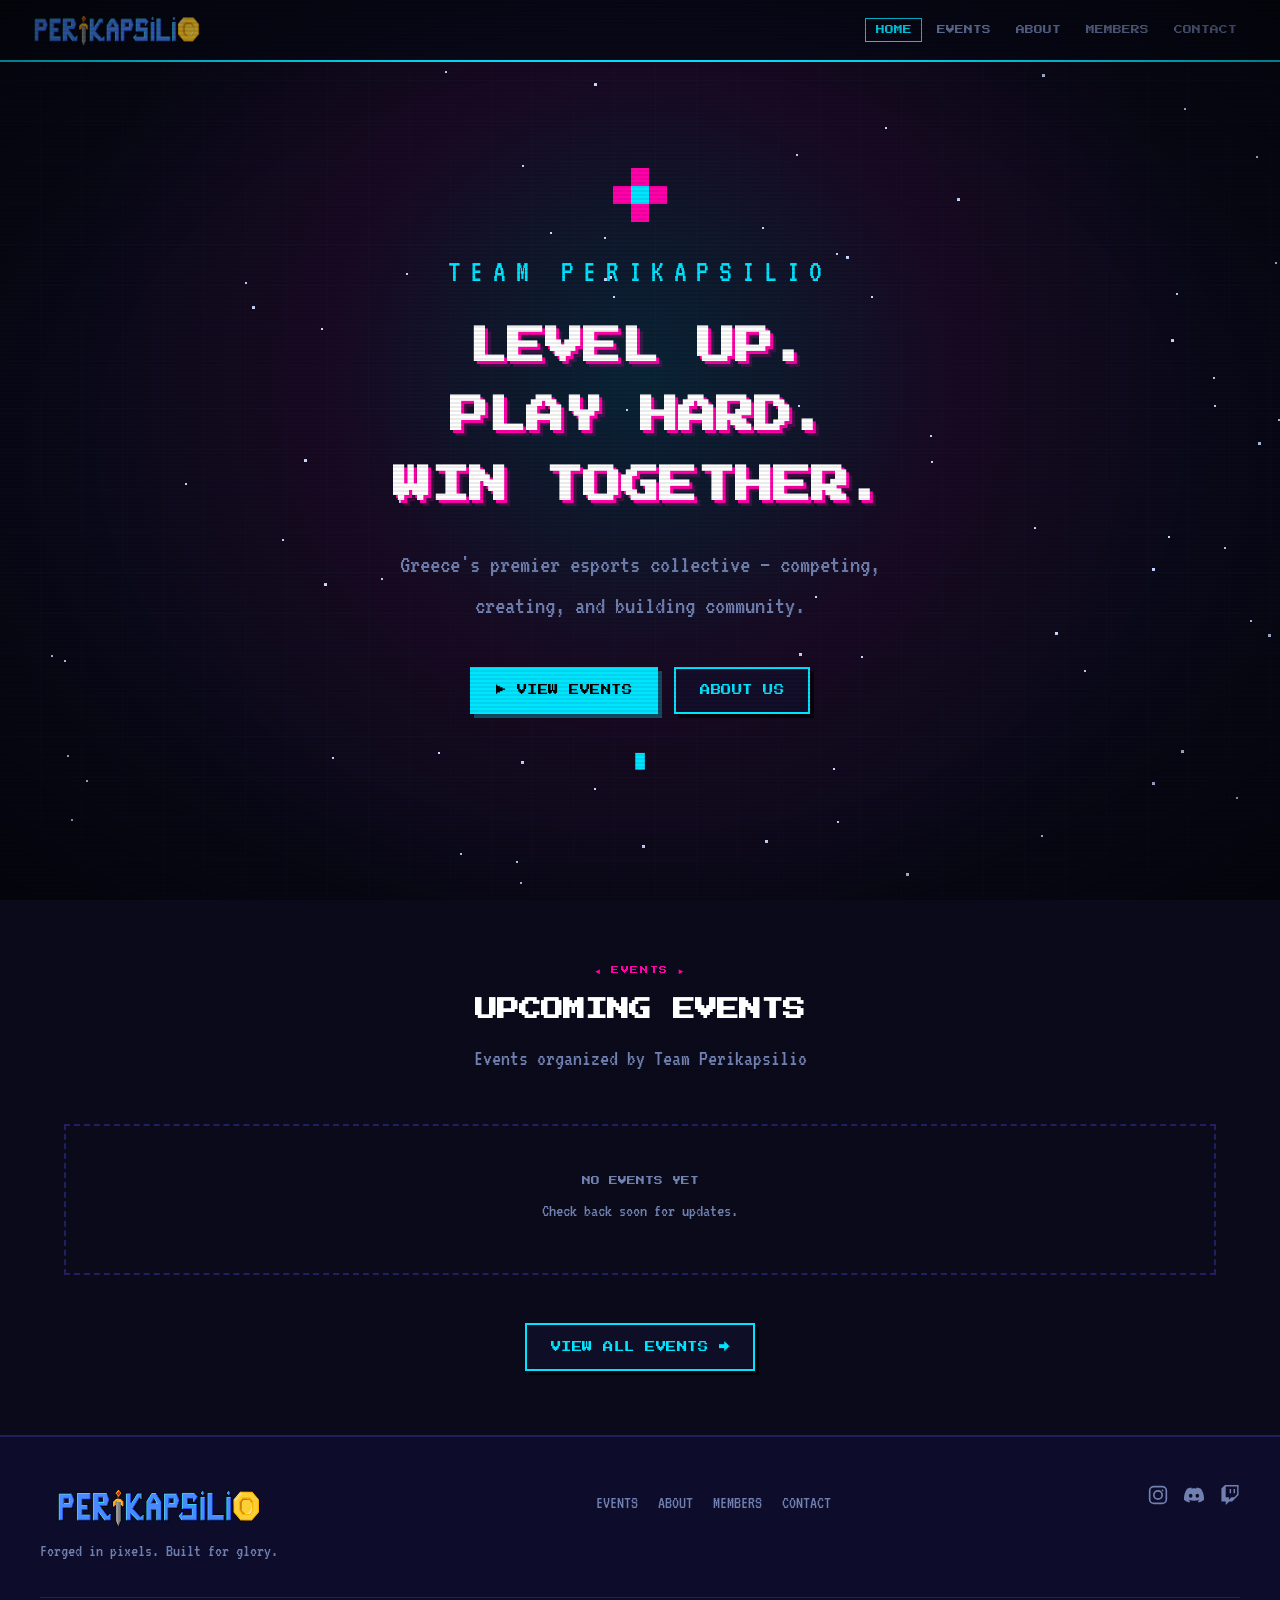
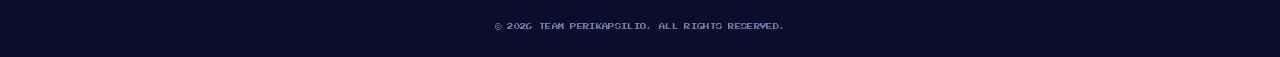
==== index.html @ 89e25390 "Remove Tournaments and News links and Coming Soon pages on events-only branch" ====
<!DOCTYPE html>
<html lang="en">
<head>
<meta charset="UTF-8">
<meta name="viewport" content="width=device-width, initial-scale=1.0">
<title>Team Perikapsilio</title>
<link rel="icon" type="image/jpeg" href="Assets/favicon.jpg">
<link rel="stylesheet" href="style.css">
<link href="https://fonts.googleapis.com/css2?family=Press+Start+2P&family=VT323:wght@400&display=swap" rel="stylesheet">
</head>
<body>

<!-- CRT overlay -->
<div class="crt-overlay" aria-hidden="true"></div>
<div class="scanlines" aria-hidden="true"></div>

<!-- NAVBAR -->
<nav class="navbar">
  <a href="./" class="nav-logo">
    <img src="Assets/logo.png" alt="Team Perikapsilio" class="nav-logo-img">
  </a>
  <button class="hamburger" id="hamburger" aria-label="Toggle menu" aria-expanded="false">
    <span></span><span></span><span></span>
  </button>
  <ul class="nav-links" id="nav-links">
    <li><a href="./" class="nav-link active">HOME</a></li>
    <li><a href="events/" class="nav-link">EVENTS</a></li>
    <li><a href="about/" class="nav-link">ABOUT</a></li>
    <li><a href="members/" class="nav-link">MEMBERS</a></li>
    <li><a href="contact/" class="nav-link">CONTACT</a></li>
  </ul>
</nav>

<!-- HERO -->
<header class="hero">
  <div class="hero-inner">
    <div class="pixel-logo" aria-hidden="true">
      <div class="logo-block">
        <div class="lb lb1"></div><div class="lb lb2"></div><div class="lb lb3"></div>
        <div class="lb lb4"></div><div class="lb lb5"></div><div class="lb lb6"></div>
        <div class="lb lb7"></div><div class="lb lb8"></div><div class="lb lb9"></div>
      </div>
    </div>
    <p class="hero-sub vt">TEAM PERIKAPSILIO</p>
    <h1 class="hero-title press">LEVEL UP.<br>PLAY HARD.<br>WIN TOGETHER.</h1>
    <p class="hero-desc vt">Greece's premier esports collective — competing, creating, and building community.</p>
    <div class="hero-btns">
      <a href="events/" class="btn btn-primary press">▶ VIEW EVENTS</a>
      <a href="about/" class="btn btn-ghost press">ABOUT US</a>
    </div>
    <div class="blink-cursor" aria-hidden="true">█</div>
  </div>
  <div class="hero-stars" aria-hidden="true" id="hero-stars"></div>
</header>

<!-- FEATURED SECTIONS -->
<main>

  <!-- EVENTS PREVIEW -->
  <section class="section" id="events-preview">
    <div class="section-header">
      <span class="section-tag press">◄ EVENTS ►</span>
      <h2 class="section-title press">UPCOMING EVENTS</h2>
      <p class="section-sub vt">Events organized by Team Perikapsilio</p>
    </div>
    <div class="cards-grid" id="home-events">
      <div class="card-loading press">LOADING...</div>
    </div>
    <div class="section-footer">
      <a href="events/" class="btn btn-ghost press">VIEW ALL EVENTS →</a>
    </div>
  </section>

</main>

<!-- FOOTER -->
<footer class="footer">
  <div class="footer-inner">
    <div class="footer-brand">
      <img src="Assets/logo.png" alt="Team Perikapsilio" class="footer-logo-img">
      <p class="vt footer-tagline">Forged in pixels. Built for glory.</p>
    </div>
    <nav class="footer-nav" aria-label="Footer navigation">
      <a href="events" class="footer-link vt">EVENTS</a>
      <a href="about" class="footer-link vt">ABOUT</a>
      <a href="members" class="footer-link vt">MEMBERS</a>
      <a href="contact" class="footer-link vt">CONTACT</a>
    </nav>
    <div class="footer-social">
      <a href="https://www.instagram.com/perikapsilio_official/" target="_blank" rel="noopener noreferrer" class="social-link" aria-label="Instagram" title="Instagram">
        <svg width="20" height="20" viewBox="0 0 24 24" fill="none" stroke="currentColor" stroke-width="2" stroke-linecap="square"><rect x="2" y="2" width="20" height="20" rx="5"/><circle cx="12" cy="12" r="5"/><circle cx="17.5" cy="6.5" r="1" fill="currentColor" stroke="none"/></svg>
      </a>
      <a href="https://discord.gg/UD5YmCtFUv" target="_blank" rel="noopener noreferrer" class="social-link" aria-label="Discord" title="Discord">
        <svg width="20" height="20" viewBox="0 0 24 24" fill="currentColor"><path d="M20.317 4.37a19.79 19.79 0 0 0-4.885-1.515.074.074 0 0 0-.079.037c-.21.375-.444.864-.608 1.25a18.27 18.27 0 0 0-5.487 0 12.64 12.64 0 0 0-.617-1.25.077.077 0 0 0-.079-.037A19.736 19.736 0 0 0 3.677 4.37a.07.07 0 0 0-.032.027C.533 9.046-.32 13.58.099 18.057c.002.022.015.043.033.055a19.9 19.9 0 0 0 5.993 3.03.078.078 0 0 0 .084-.028c.462-.63.874-1.295 1.226-1.994a.076.076 0 0 0-.041-.106 13.107 13.107 0 0 1-1.872-.892.077.077 0 0 1-.008-.128 10.2 10.2 0 0 0 .372-.292.074.074 0 0 1 .077-.01c3.928 1.793 8.18 1.793 12.062 0a.074.074 0 0 1 .078.01c.12.098.246.198.373.292a.077.077 0 0 1-.006.127 12.299 12.299 0 0 1-1.873.892.077.077 0 0 0-.041.107c.36.698.772 1.362 1.225 1.993a.076.076 0 0 0 .084.028 19.839 19.839 0 0 0 6.002-3.03.077.077 0 0 0 .032-.054c.5-5.177-.838-9.674-3.549-13.66a.061.061 0 0 0-.031-.03zM8.02 15.33c-1.183 0-2.157-1.085-2.157-2.419 0-1.333.956-2.419 2.157-2.419 1.21 0 2.176 1.096 2.157 2.42 0 1.333-.956 2.418-2.157 2.418zm7.975 0c-1.183 0-2.157-1.085-2.157-2.419 0-1.333.955-2.419 2.157-2.419 1.21 0 2.176 1.096 2.157 2.42 0 1.333-.946 2.418-2.157 2.418z"/></svg>
      </a>
      <a href="https://twitch.tv/teamperikapsilio" target="_blank" rel="noopener noreferrer" class="social-link" aria-label="Twitch" title="Twitch">
        <svg width="20" height="20" viewBox="0 0 24 24" fill="currentColor"><path d="M11.571 4.714h1.715v5.143H11.57zm4.715 0H18v5.143h-1.714zM6 0L1.714 4.286v15.428h5.143V24l4.286-4.286h3.428L22.286 12V0zm14.571 11.143l-3.428 3.428h-3.429l-3 3v-3H6.857V1.714h13.714Z"/></svg>
      </a>
    </div>
    <div class="footer-bottom press">
      <span>© 2026 TEAM PERIKAPSILIO. ALL RIGHTS RESERVED.</span>
    </div>
  </div>
</footer>

<script src="api.js"></script>
<script src="main.js"></script>
</body>
</html>
---- style.css ----
/* =============================================
   TEAM PERIKAPSILIO — 8-BIT RETRO STYLESHEET
   ============================================= */

@import url('https://fonts.googleapis.com/css2?family=Press+Start+2P&family=VT323&display=swap');

/* ── CSS VARIABLES ── */
:root {
  --bg:           #0a0a1a;
  --bg-alt:       #0d0d2b;
  --bg-card:      #111130;
  --bg-card-h:    #161650;
  --accent:       #00e5ff;
  --accent2:      #ff00aa;
  --accent3:      #ffe600;
  --text:         #c8d8ff;
  --text-dim:     #7080b0;
  --text-bright:  #ffffff;
  --border:       #1e2060;
  --border-h:     #00e5ff;
  --pixel:        3px;
  --grid-gap:     1.5rem;
  --section-pad:  4rem 1.5rem;
}

/* ── RESET ── */
*, *::before, *::after { box-sizing: border-box; margin: 0; padding: 0; }
html { scroll-behavior: smooth; }
::selection { background: var(--accent); color: #000; }
::-webkit-scrollbar { width: 8px; }
::-webkit-scrollbar-track { background: var(--bg); }
::-webkit-scrollbar-thumb { background: var(--border); border: 1px solid var(--accent); }
::-webkit-scrollbar-thumb:hover { background: var(--accent); }
body {
  min-height: 100vh;
  display: flex;
  flex-direction: column;
  background: var(--bg);
  color: var(--text);
  font-family: 'VT323', monospace;
  font-size: 18px;
  line-height: 1.6;
  overflow-x: hidden;
  position: relative;
}
main { flex: 1; width: 100%; }
a { color: inherit; text-decoration: none; }
img { max-width: 100%; display: block; }
ul { list-style: none; }

/* ── FONTS ── */
.press { font-family: 'Press Start 2P', monospace; }
.vt    { font-family: 'VT323', monospace; }

/* ── CRT EFFECTS ── */
.crt-overlay {
  pointer-events: none;
  position: fixed;
  inset: 0;
  z-index: 9998;
  background: radial-gradient(ellipse at center, transparent 60%, rgba(0,0,0,0.55) 100%);
}
.scanlines {
  pointer-events: none;
  position: fixed;
  inset: 0;
  z-index: 9997;
  background: repeating-linear-gradient(
    to bottom,
    transparent 0px,
    transparent 2px,
    rgba(0,0,0,0.08) 2px,
    rgba(0,0,0,0.08) 4px
  );
}

/* ── PIXEL BORDER MIXIN ── */
.pixel-border {
  border: var(--pixel) solid var(--border);
  image-rendering: pixelated;
  position: relative;
}
.pixel-border::before {
  content: '';
  position: absolute;
  inset: -6px;
  border: var(--pixel) solid rgba(0, 229, 255, 0.08);
  pointer-events: none;
}

/* ── NAVBAR ── */
.navbar {
  position: fixed;
  top: 0;
  left: 0;
  right: 0;
  z-index: 1000;
  background: rgba(10, 10, 26, 0.96);
  border-bottom: 2px solid var(--accent);
  display: flex;
  align-items: center;
  justify-content: space-between;
  padding: 0.75rem 2rem;
  backdrop-filter: blur(8px);
}
.nav-logo {
  font-family: 'Press Start 2P', monospace;
  font-size: clamp(0.55rem, 1.5vw, 0.9rem);
  color: var(--accent);
  letter-spacing: 0.05em;
  white-space: nowrap;
  display: inline-flex;
  align-items: center;
}
.nav-logo-img {
  height: 36px;
  width: auto;
  display: block;
  object-fit: contain;
  transition: transform 0.15s, filter 0.15s;
}
.nav-logo:hover .nav-logo-img {
  transform: scale(1.04);
  filter: drop-shadow(0 0 8px rgba(0, 229, 255, 0.45));
}
.pixel-bracket { color: var(--accent2); }
.nav-links {
  display: flex;
  align-items: center;
  gap: 0.25rem;
  flex-wrap: wrap;
}
.nav-link {
  font-family: 'Press Start 2P', monospace;
  font-size: clamp(0.4rem, 1vw, 0.55rem);
  color: var(--text-dim);
  padding: 0.4rem 0.6rem;
  border: 1px solid transparent;
  transition: color 0.15s, border-color 0.15s;
  white-space: nowrap;
}
.nav-link:hover,
.nav-link.active {
  color: var(--accent);
  border-color: var(--accent);
}
.hamburger {
  display: none;
  flex-direction: column;
  gap: 5px;
  background: none;
  border: none;
  cursor: pointer;
  padding: 4px;
}
.hamburger span {
  display: block;
  width: 22px;
  height: 2px;
  background: var(--accent);
  transition: transform 0.2s;
}
.hamburger.open span:nth-child(1) { transform: rotate(45deg) translate(5px, 5px); }
.hamburger.open span:nth-child(2) { opacity: 0; }
.hamburger.open span:nth-child(3) { transform: rotate(-45deg) translate(5px, -5px); }

/* ── HERO ── */
.hero {
  min-height: 100vh;
  display: flex;
  align-items: center;
  justify-content: center;
  text-align: center;
  padding: 6.5rem 1.5rem 4rem;
  position: relative;
  overflow: hidden;
  background:
    radial-gradient(circle at 50% 42%, rgba(0, 229, 255, 0.12) 0%, rgba(255, 0, 170, 0.06) 38%, transparent 70%),
    var(--bg);
}
.hero::before {
  content: '';
  position: absolute;
  left: -10%;
  right: -10%;
  bottom: -25%;
  height: 55%;
  background:
    repeating-linear-gradient(0deg, transparent, transparent 38px, rgba(0,229,255,0.12) 38px, rgba(0,229,255,0.12) 40px),
    repeating-linear-gradient(90deg, transparent, transparent 38px, rgba(255,0,170,0.09) 38px, rgba(255,0,170,0.09) 40px);
  transform: perspective(420px) rotateX(62deg);
  transform-origin: bottom center;
  mask-image: linear-gradient(to top, rgba(0,0,0,0.85) 0%, transparent 90%);
  -webkit-mask-image: linear-gradient(to top, rgba(0,0,0,0.85) 0%, transparent 90%);
  pointer-events: none;
  z-index: 0;
}
.hero::after {
  content: '';
  position: absolute;
  inset: 0;
  background:
    repeating-linear-gradient(0deg, transparent, transparent 40px, rgba(0,229,255,0.015) 40px, rgba(0,229,255,0.015) 41px),
    repeating-linear-gradient(90deg, transparent, transparent 40px, rgba(0,229,255,0.015) 40px, rgba(0,229,255,0.015) 41px);
  pointer-events: none;
}
.hero-inner { position: relative; z-index: 2; max-width: 820px; }
.hero-badge {
  display: inline-block;
  font-family: 'Press Start 2P', monospace;
  font-size: 0.45rem;
  color: var(--accent3);
  border: 1px solid var(--accent3);
  background: rgba(255, 230, 0, 0.08);
  padding: 0.45rem 0.9rem;
  margin-bottom: 1.5rem;
  letter-spacing: 0.15em;
  box-shadow: 3px 3px 0 rgba(255, 230, 0, 0.25);
}
.hero-stars {
  position: absolute;
  inset: 0;
  z-index: 1;
  pointer-events: none;
}
.star {
  position: absolute;
  background: var(--text);
  animation: twinkle var(--dur, 2s) infinite var(--delay, 0s);
}
@keyframes twinkle {
  0%, 100% { opacity: 0.1; }
  50% { opacity: 0.9; }
}

/* pixel logo decorative grid */
.pixel-logo {
  margin: 0 auto 1.5rem;
  width: 54px;
  animation: floatPixel 3.2s ease-in-out infinite;
}
@keyframes floatPixel {
  0%, 100% { transform: translateY(0); }
  50% { transform: translateY(-6px); }
}
.logo-block { display: grid; grid-template-columns: repeat(3,18px); gap: 0; }
.lb { width: 18px; height: 18px; }
.lb1,.lb3,.lb7,.lb9 { background: transparent; }
.lb2,.lb4,.lb6,.lb8 { background: var(--accent2); }
.lb5 { background: var(--accent); }

.hero-sub {
  font-size: clamp(1.4rem, 4vw, 2rem);
  color: var(--accent);
  letter-spacing: 0.3em;
  margin-bottom: 1rem;
}
.hero-title {
  font-size: clamp(1.2rem, 4vw, 2.4rem);
  color: var(--text-bright);
  line-height: 1.8;
  margin-bottom: 1.5rem;
  text-shadow: 3px 3px 0 var(--accent2), 6px 6px 0 rgba(255,0,170,0.2);
}
.hero-desc {
  font-size: clamp(1.2rem, 2.5vw, 1.6rem);
  color: var(--text-dim);
  margin-bottom: 2.5rem;
  max-width: 520px;
  margin-left: auto;
  margin-right: auto;
}
.hero-btns { display: flex; gap: 1rem; justify-content: center; flex-wrap: wrap; margin-bottom: 2rem; }
.blink-cursor {
  font-family: 'Press Start 2P', monospace;
  color: var(--accent);
  animation: blink 1s step-end infinite;
  font-size: 1rem;
}
@keyframes blink { 0%,100% { opacity: 1; } 50% { opacity: 0; } }

/* ── BUTTONS ── */
.btn {
  display: inline-block;
  font-size: clamp(0.45rem, 1.2vw, 0.65rem);
  padding: 0.85rem 1.5rem;
  border: 2px solid;
  cursor: pointer;
  transition: background 0.15s, color 0.15s, transform 0.12s, box-shadow 0.15s;
  white-space: nowrap;
  letter-spacing: 0.05em;
  box-shadow: 4px 4px 0 rgba(0, 0, 0, 0.65);
}
.btn:hover { transform: translate(-1px, -2px); }
.btn:active { transform: translate(2px, 2px); box-shadow: 1px 1px 0 rgba(0, 0, 0, 0.65); }
.btn-primary {
  background: var(--accent);
  color: #000;
  border-color: var(--accent);
  box-shadow: 4px 4px 0 rgba(0, 229, 255, 0.3);
}
.btn-primary:hover {
  background: transparent;
  color: var(--accent);
  box-shadow: 4px 4px 0 var(--accent);
}
.btn-ghost {
  background: rgba(17, 17, 48, 0.6);
  color: var(--accent);
  border-color: var(--accent);
}
.btn-ghost:hover {
  background: var(--accent);
  color: #000;
  box-shadow: 4px 4px 0 rgba(0, 229, 255, 0.35);
}
.btn-accent2 {
  background: var(--accent2);
  color: #fff;
  border-color: var(--accent2);
}
.btn-accent2:hover {
  background: transparent;
  color: var(--accent2);
}

/* ── SECTIONS ── */
.section {
  padding: var(--section-pad);
  max-width: 1200px;
  margin: 0 auto;
}
.section-alt {
  background: var(--bg-alt);
  max-width: 100%;
  padding: var(--section-pad);
}
.section-alt .section { padding: 0; max-width: 1200px; margin: 0 auto; }
.section-alt > .cards-grid,
.section-alt > .news-grid,
.section-alt > .section-header,
.section-alt > .section-footer {
  max-width: 1200px;
  margin-left: auto;
  margin-right: auto;
}
#home-events,
#home-tournaments,
#home-news {
  display: flex;
  flex-wrap: wrap;
  justify-content: center;
  gap: var(--grid-gap);
}
#home-events .card,
#home-tournaments .card,
#home-news .card {
  flex: 1 1 280px;
  max-width: 380px;
}
#home-events .empty-state,
#home-tournaments .empty-state,
#home-news .empty-state {
  width: 100%;
}
.section-header { text-align: center; margin-bottom: 3rem; }
.section-tag {
  font-size: 0.5rem;
  color: var(--accent2);
  letter-spacing: 0.2em;
  display: block;
  margin-bottom: 1rem;
}
.section-title {
  font-size: clamp(0.8rem, 2.5vw, 1.4rem);
  color: var(--text-bright);
  margin-bottom: 0.75rem;
  line-height: 1.6;
}
.section-sub {
  font-size: clamp(1rem, 2vw, 1.4rem);
  color: var(--text-dim);
}
.section-footer { text-align: center; margin-top: 3rem; }

/* ── QUICK STATS STRIP ── */
.stats-strip {
  background: var(--bg-alt);
  border-top: 2px solid var(--border);
  border-bottom: 2px solid var(--border);
  padding: 1.5rem;
}
.stats-strip-inner {
  max-width: 1200px;
  margin: 0 auto;
  display: grid;
  grid-template-columns: repeat(4, 1fr);
  gap: 1rem;
  text-align: center;
}
.strip-stat {
  padding: 0.75rem 0.5rem;
  border: 1px solid rgba(30, 32, 96, 0.8);
  background: rgba(17, 17, 48, 0.65);
}
.strip-num {
  display: block;
  font-family: 'Press Start 2P', monospace;
  font-size: clamp(0.85rem, 2vw, 1.25rem);
  color: var(--accent);
  text-shadow: 2px 2px 0 rgba(255, 0, 170, 0.4);
  margin-bottom: 0.4rem;
}
.strip-label {
  font-size: 1rem;
  color: var(--text-dim);
  letter-spacing: 0.08em;
}
@media (max-width: 640px) {
  .stats-strip-inner { grid-template-columns: repeat(2, 1fr); }
}

/* ── CARDS GRID ── */
.cards-grid {
  display: grid;
  grid-template-columns: repeat(auto-fill, minmax(280px, 1fr));
  gap: var(--grid-gap);
}
.card {
  background: linear-gradient(180deg, var(--bg-card) 0%, #0d0d26 100%);
  border: 2px solid var(--border);
  padding: 1.6rem;
  position: relative;
  overflow: hidden;
  display: flex;
  flex-direction: column;
  align-items: flex-start;
  transition: border-color 0.2s, transform 0.2s, box-shadow 0.2s, background 0.2s;
  box-shadow: 4px 4px 0 rgba(0, 0, 0, 0.65);
  cursor: pointer;
}
.card::before {
  content: '';
  position: absolute;
  top: 0; left: 0; right: 0;
  height: 3px;
  background: var(--card-accent, var(--accent));
}
.card:hover {
  border-color: var(--card-accent, var(--accent));
  transform: translate(-2px, -4px);
  background: var(--bg-card-h);
  box-shadow: 6px 6px 0 var(--card-accent, var(--accent)), 0 0 24px rgba(0, 229, 255, 0.14);
}
.card-link {
  display: inline-block;
  margin-top: auto;
  padding-top: 1.25rem;
  font-family: 'Press Start 2P', monospace;
  font-size: 0.45rem;
  color: var(--card-accent, var(--accent));
  border-bottom: 1px solid;
}
.card-badge {
  font-family: 'Press Start 2P', monospace;
  font-size: 0.45rem;
  background: var(--card-accent, var(--accent));
  color: #000;
  padding: 3px 8px;
  display: inline-block;
  margin-bottom: 1rem;
  letter-spacing: 0.1em;
}
.card-title {
  font-family: 'Press Start 2P', monospace;
  font-size: clamp(0.5rem, 1.3vw, 0.7rem);
  color: var(--text-bright);
  margin-bottom: 0.75rem;
  line-height: 1.8;
}
.card-meta {
  font-size: 1rem;
  color: var(--text-dim);
  margin-bottom: 0.5rem;
  display: flex;
  align-items: center;
  gap: 0.5rem;
}
.card-meta .icon { font-size: 1rem; }
.card-desc {
  font-size: clamp(1.05rem, 1.5vw, 1.2rem);
  color: var(--text);
  line-height: 1.5;
  margin-top: 0.75rem;
  margin-bottom: 0.5rem;
}

/* card color variants */
.card-event   { --card-accent: var(--accent); }
.card-tourney { --card-accent: var(--accent2); }
.card-news    { --card-accent: var(--accent3); }

/* ── NEWS GRID ── */
.news-grid {
  display: grid;
  grid-template-columns: repeat(auto-fill, minmax(300px, 1fr));
  gap: var(--grid-gap);
}

/* ── LOADING / EMPTY ── */
.card-loading {
  grid-column: 1 / -1;
  text-align: center;
  color: var(--accent);
  font-size: 0.6rem;
  padding: 3rem;
  animation: blink 1s step-end infinite;
}
.empty-state {
  grid-column: 1 / -1;
  text-align: center;
  padding: 3rem;
  border: 2px dashed var(--border);
  color: var(--text-dim);
}
.empty-state .press { font-size: 0.55rem; color: var(--text-dim); display: block; margin-bottom: 0.5rem; }

/* ── PAGE HERO (inner pages) ── */
.page-hero {
  padding: 8rem 1.5rem 3rem;
  text-align: center;
  background: var(--bg-alt);
  border-bottom: 2px solid var(--border);
  position: relative;
  overflow: hidden;
}
.page-hero::after {
  content: attr(data-title);
  position: absolute;
  font-family: 'Press Start 2P', monospace;
  font-size: clamp(3rem, 12vw, 8rem);
  color: rgba(0,229,255,0.03);
  top: 50%;
  left: 50%;
  transform: translate(-50%, -50%);
  white-space: nowrap;
  pointer-events: none;
  user-select: none;
}
.page-hero-tag {
  font-family: 'Press Start 2P', monospace;
  font-size: 0.5rem;
  color: var(--accent2);
  letter-spacing: 0.2em;
  display: block;
  margin-bottom: 1rem;
}
.page-hero-title {
  font-family: 'Press Start 2P', monospace;
  font-size: clamp(1rem, 3vw, 2rem);
  color: var(--text-bright);
  margin-bottom: 1rem;
  line-height: 1.6;
}
.page-hero-sub {
  font-size: clamp(1.1rem, 2vw, 1.5rem);
  color: var(--text-dim);
  max-width: 560px;
  margin: 0 auto;
}

/* ── FILTER BAR ── */
.filter-bar {
  display: flex;
  align-items: center;
  gap: 0.75rem;
  flex-wrap: wrap;
  margin-bottom: 2rem;
}
.filter-label {
  font-family: 'Press Start 2P', monospace;
  font-size: 0.45rem;
  color: var(--text-dim);
}
.filter-btn {
  font-family: 'Press Start 2P', monospace;
  font-size: 0.4rem;
  padding: 0.4rem 0.8rem;
  background: transparent;
  border: 1px solid var(--border);
  color: var(--text-dim);
  cursor: pointer;
  transition: all 0.15s;
}
.filter-btn:hover,
.filter-btn.active {
  border-color: var(--accent);
  color: var(--accent);
}
.search-input {
  font-family: 'VT323', monospace;
  font-size: 1.2rem;
  padding: 0.4rem 0.8rem;
  background: var(--bg-card);
  border: 1px solid var(--border);
  color: var(--text);
  outline: none;
  flex: 1;
  min-width: 180px;
}
.search-input:focus { border-color: var(--accent); }
.search-input::placeholder { color: var(--text-dim); }

/* ── ABOUT PAGE ── */
.about-grid {
  display: grid;
  grid-template-columns: 1fr 1fr;
  gap: 3rem;
  align-items: center;
}
.about-text h3 {
  font-family: 'Press Start 2P', monospace;
  font-size: 0.7rem;
  color: var(--accent);
  margin-bottom: 1rem;
  line-height: 1.8;
}
.about-text p {
  font-size: 1.2rem;
  color: var(--text);
  margin-bottom: 1.5rem;
  line-height: 1.6;
}
.stat-grid {
  display: grid;
  grid-template-columns: 1fr 1fr;
  gap: 1rem;
}
.stat-box {
  background: var(--bg-card);
  border: 2px solid var(--border);
  padding: 1.5rem;
  text-align: center;
  box-shadow: 4px 4px 0 rgba(0, 0, 0, 0.65);
  transition: border-color 0.2s, transform 0.2s;
}
.stat-box:hover { border-color: var(--accent); transform: translate(-1px, -2px); }
.stat-num {
  font-family: 'Press Start 2P', monospace;
  font-size: clamp(1rem, 3vw, 1.8rem);
  color: var(--accent);
  display: block;
  margin-bottom: 0.5rem;
}
.stat-label {
  font-size: 1rem;
  color: var(--text-dim);
}
.values-list { display: flex; flex-direction: column; gap: 1rem; }
.value-item {
  display: flex;
  align-items: flex-start;
  gap: 1rem;
  padding: 1rem;
  background: var(--bg-card);
  border-left: 3px solid var(--accent2);
}
.value-icon { font-size: 1.5rem; }
.value-text .press { font-size: 0.5rem; color: var(--accent2); display: block; margin-bottom: 0.3rem; }
.value-text p { font-size: 1rem; color: var(--text); }

/* ── MEMBERS PAGE ── */
.members-grid {
  display: grid;
  grid-template-columns: repeat(auto-fill, minmax(220px, 1fr));
  gap: 1.5rem;
}
.member-card {
  background: linear-gradient(180deg, var(--bg-card) 0%, #0d0d26 100%);
  border: 2px solid var(--border);
  padding: 1.5rem;
  text-align: center;
  box-shadow: 4px 4px 0 rgba(0, 0, 0, 0.65);
  transition: border-color 0.2s, transform 0.2s, box-shadow 0.2s;
}
.member-card:hover {
  border-color: var(--accent);
  transform: translate(-2px, -4px);
  box-shadow: 6px 6px 0 var(--accent);
}
.member-avatar {
  width: 80px;
  height: 80px;
  margin: 0 auto 1rem;
  position: relative;
  overflow: hidden;
}
.member-avatar.has-img {
  border: 2px solid var(--accent);
}
.member-avatar-img {
  width: 100%;
  height: 100%;
  object-fit: cover;
  display: block;
}
.pixel-avatar {
  width: 80px;
  height: 80px;
  display: grid;
  grid-template-columns: repeat(8, 10px);
  gap: 0;
  image-rendering: pixelated;
}
.pa { width: 10px; height: 10px; }
.member-name {
  font-family: 'Press Start 2P', monospace;
  font-size: 0.55rem;
  color: var(--text-bright);
  margin-bottom: 0.5rem;
  line-height: 1.6;
}
.member-role {
  font-family: 'Press Start 2P', monospace;
  font-size: 0.4rem;
  color: var(--accent);
  padding: 3px 8px;
  border: 1px solid var(--accent);
  display: inline-block;
  margin-bottom: 0.75rem;
  letter-spacing: 0.05em;
}
.member-game { font-size: 1rem; color: var(--text-dim); }
.member-socials { display: flex; gap: 0.5rem; justify-content: center; flex-wrap: wrap; margin-top: 0.9rem; }
.member-social {
  display: inline-flex;
  align-items: center;
  justify-content: center;
  width: 32px;
  height: 32px;
  border: 1px solid var(--border);
  background: var(--bg);
  color: var(--text-dim);
  transition: color 0.15s, border-color 0.15s, transform 0.15s, box-shadow 0.15s;
}
.member-social:hover {
  color: var(--accent);
  border-color: var(--accent);
  transform: translateY(-2px);
  box-shadow: 2px 2px 0 var(--accent);
}

/* ── CONTACT PAGE ── */
.contact-layout {
  display: grid;
  grid-template-columns: 1fr 1fr;
  gap: 3rem;
  align-items: start;
}
.contact-info { display: flex; flex-direction: column; gap: 1.5rem; }
.contact-item {
  display: flex;
  align-items: flex-start;
  gap: 1rem;
  padding: 1.25rem;
  background: var(--bg-card);
  border: 2px solid var(--border);
}
.contact-icon { font-size: 1.5rem; }
.contact-label {
  font-family: 'Press Start 2P', monospace;
  font-size: 0.45rem;
  color: var(--text-dim);
  display: block;
  margin-bottom: 0.4rem;
}
.contact-val { font-size: 1.1rem; color: var(--text); }
.contact-val a:hover { color: var(--accent); }
.contact-form { background: var(--bg-card); border: 2px solid var(--border); padding: 2rem; }
.form-title {
  font-family: 'Press Start 2P', monospace;
  font-size: 0.65rem;
  color: var(--accent);
  margin-bottom: 1.5rem;
  line-height: 1.8;
}
.form-group { margin-bottom: 1.25rem; }
.form-label {
  font-family: 'Press Start 2P', monospace;
  font-size: 0.45rem;
  color: var(--text-dim);
  display: block;
  margin-bottom: 0.5rem;
  letter-spacing: 0.05em;
}
.form-input,
.form-textarea,
.form-select {
  width: 100%;
  background: var(--bg);
  border: 2px solid var(--border);
  color: var(--text);
  font-family: 'VT323', monospace;
  font-size: 1.2rem;
  padding: 0.75rem;
  outline: none;
  transition: border-color 0.15s;
  appearance: none;
}
.form-input:focus,
.form-textarea:focus,
.form-select:focus { border-color: var(--accent); }
.form-textarea { min-height: 140px; resize: vertical; }
.form-select { background-image: url("data:image/svg+xml,%3Csvg xmlns='http://www.w3.org/2000/svg' width='12' height='8'%3E%3Cpath d='M0 0l6 8 6-8z' fill='%2300e5ff'/%3E%3C/svg%3E"); background-repeat: no-repeat; background-position: right 12px center; padding-right: 2rem; }
.form-msg {
  display: none;
  font-family: 'Press Start 2P', monospace;
  font-size: 0.5rem;
  padding: 0.75rem;
  margin-top: 1rem;
  text-align: center;
}
.form-msg.success { display: block; background: rgba(0,229,255,0.1); border: 1px solid var(--accent); color: var(--accent); }
.form-msg.error { display: block; background: rgba(255,0,0,0.1); border: 1px solid #f00; color: #f00; }

/* ── TOURNAMENT BRACKET hint ── */
.bracket-notice {
  background: var(--bg-card);
  border: 2px solid var(--accent3);
  padding: 1.5rem;
  margin-bottom: 2rem;
  display: flex;
  align-items: center;
  gap: 1rem;
}
.bracket-notice .press { font-size: 0.5rem; color: var(--accent3); }
.bracket-notice p { font-size: 1rem; color: var(--text-dim); }

/* ── ARTICLE / NEWS DETAIL ── */
.article-header { margin-bottom: 2rem; }
.article-title {
  font-family: 'Press Start 2P', monospace;
  font-size: clamp(0.65rem, 2vw, 1rem);
  color: var(--text-bright);
  margin-bottom: 1rem;
  line-height: 1.8;
}
.article-meta { display: flex; gap: 1.5rem; flex-wrap: wrap; margin-bottom: 1rem; }
.article-meta span { font-size: 1rem; color: var(--text-dim); }
.article-body { font-size: 1.2rem; color: var(--text); line-height: 1.7; }
.article-body p { margin-bottom: 1rem; }

/* ── FOOTER ── */
.footer {
  background: var(--bg-alt);
  border-top: 2px solid var(--border);
  padding: 3rem 1.5rem 1.5rem;
}
.footer-inner {
  max-width: 1200px;
  margin: 0 auto;
  display: grid;
  grid-template-columns: auto 1fr auto;
  gap: 2rem;
  align-items: start;
}
.footer-brand { display: flex; flex-direction: column; gap: 0.5rem; }
.footer-logo {
  font-size: clamp(0.5rem, 1.5vw, 0.7rem);
  color: var(--accent);
}
.footer-logo-img {
  height: 44px;
  width: auto;
  display: block;
  object-fit: contain;
}
.footer-tagline { font-size: 1.1rem; color: var(--text-dim); }
.footer-nav {
  display: flex;
  gap: 1.25rem;
  flex-wrap: wrap;
  justify-content: center;
  padding-top: 0.25rem;
}
.footer-link {
  font-size: 1.1rem;
  color: var(--text-dim);
  transition: color 0.15s;
}
.footer-link:hover { color: var(--accent); }
.footer-social {
  display: flex;
  gap: 1rem;
  align-items: center;
}
.social-link {
  color: var(--text-dim);
  transition: color 0.15s, transform 0.15s;
  display: flex;
  align-items: center;
}
.social-link:hover { color: var(--accent); transform: translateY(-2px); }
.footer-bottom {
  grid-column: 1 / -1;
  text-align: center;
  padding-top: 1.5rem;
  border-top: 1px solid var(--border);
  font-size: 0.4rem;
  color: var(--text-dim);
  letter-spacing: 0.05em;
}

/* ── PAGINATION ── */
.pagination {
  display: flex;
  gap: 0.5rem;
  justify-content: center;
  margin-top: 3rem;
  flex-wrap: wrap;
}
.page-btn {
  font-family: 'Press Start 2P', monospace;
  font-size: 0.4rem;
  padding: 0.5rem 0.75rem;
  background: transparent;
  border: 1px solid var(--border);
  color: var(--text-dim);
  cursor: pointer;
  transition: all 0.15s;
}
.page-btn:hover,
.page-btn.active { border-color: var(--accent); color: var(--accent); }

/* ── BACK TO TOP ── */
.back-top {
  position: fixed;
  bottom: 2rem;
  right: 2rem;
  z-index: 500;
  background: var(--accent);
  color: #000;
  font-family: 'Press Start 2P', monospace;
  font-size: 0.5rem;
  padding: 0.6rem 0.8rem;
  cursor: pointer;
  border: none;
  opacity: 0;
  transition: opacity 0.3s, transform 0.2s;
  pointer-events: none;
}
.back-top.visible { opacity: 1; pointer-events: all; }
.back-top:hover { transform: translateY(-3px); }

/* ── RESPONSIVE ── */
@media (max-width: 900px) {
  .footer-inner { grid-template-columns: 1fr 1fr; }
  .footer-brand { grid-column: 1 / -1; }
  .about-grid { grid-template-columns: 1fr; }
  .contact-layout { grid-template-columns: 1fr; }
}

@media (max-width: 640px) {
  :root {
    --section-pad: 2.75rem 1rem;
    --grid-gap: 1.15rem;
  }
  .navbar { position: relative; padding: 0.75rem 1rem; }
  .nav-logo-img { height: 30px; }
  .hamburger { display: flex; padding: 8px; }
  .nav-links {
    position: absolute;
    top: 100%;
    left: 0;
    right: 0;
    background: rgba(10,10,26,0.98);
    border-bottom: 2px solid var(--accent);
    flex-direction: column;
    gap: 0;
    max-height: 0;
    overflow: hidden;
    transition: max-height 0.3s;
    z-index: 1001;
  }
  .nav-links.open { max-height: 500px; }
  .nav-link {
    display: block;
    padding: 0.95rem 1.25rem;
    border: none;
    border-bottom: 1px solid var(--border);
    font-size: 0.52rem;
    width: 100%;
  }
  .hero { min-height: calc(100vh - 60px); padding: 2.5rem 1rem 3rem; }
  .hero-btns { flex-direction: column; align-items: stretch; }
  .hero-btns .btn { width: 100%; text-align: center; }
  .page-hero { padding: 3rem 1rem 2rem; }
  .filter-bar { gap: 0.5rem; }
  .filter-btn { padding: 0.55rem 0.8rem; font-size: 0.42rem; }
  .search-input { flex: 1 1 100%; min-width: 0; width: 100%; }
  .stat-grid { grid-template-columns: 1fr; }
  .cards-grid,
  .news-grid { grid-template-columns: 1fr; }
  .members-grid { grid-template-columns: repeat(auto-fill, minmax(160px, 1fr)); }
  .contact-form { padding: 1.25rem; }
  .footer-inner { grid-template-columns: 1fr; text-align: center; justify-items: center; }
  .footer-brand { align-items: center; }
  .footer-nav { flex-direction: column; gap: 0.65rem; }
  .footer-social { justify-content: center; }
  .back-top { bottom: 1rem; right: 1rem; padding: 0.55rem 0.7rem; }
}

@media (max-width: 420px) {
  .members-grid { grid-template-columns: 1fr; }
}

@media (prefers-reduced-motion: reduce) {
  *, *::before, *::after { animation-duration: 0.01ms !important; transition-duration: 0.01ms !important; }
}

/* ── ARTICLE DETAIL PAGE ── */
.article-detail {
  background: linear-gradient(180deg, var(--bg-card) 0%, #0d0d26 100%);
  border: 2px solid var(--border);
  padding: 2.5rem;
  box-shadow: 6px 6px 0 rgba(0, 0, 0, 0.7);
}
.article-back {
  margin-bottom: 2rem;
}
.article-detail .article-body {
  border-top: 1px solid var(--border);
  padding-top: 1.5rem;
  margin-top: 1.5rem;
}
.article-cover {
  width: 100%;
  max-height: 460px;
  object-fit: cover;
  border: 2px solid var(--border);
  margin-bottom: 1.5rem;
}
.article-body h2,
.article-body h3 {
  font-family: 'Press Start 2P', monospace;
  color: var(--accent);
  font-size: 0.7rem;
  line-height: 1.8;
  margin: 1.5rem 0 0.75rem;
}
.article-body code {
  background: var(--bg);
  border: 1px solid var(--border);
  padding: 0.1rem 0.4rem;
  color: var(--accent3);
}
.article-inline-link { color: var(--accent); border-bottom: 1px solid var(--accent); }
.article-inline-img {
  max-width: 100%;
  border: 2px solid var(--border);
  margin: 1.25rem 0;
}
.article-list {
  list-style: square;
  padding-left: 1.5rem;
  margin-bottom: 1rem;
}
.article-media-grid {
  display: grid;
  grid-template-columns: repeat(auto-fit, minmax(280px, 1fr));
  gap: 1.25rem;
  margin-top: 2rem;
  padding-top: 1.5rem;
  border-top: 1px solid var(--border);
}
.article-media-item {
  background: var(--bg);
  border: 2px solid var(--border);
  padding: 0.75rem;
}
.article-img,
.article-video {
  width: 100%;
  max-height: 420px;
  object-fit: cover;
  display: block;
}
.article-video-wrap {
  position: relative;
  padding-bottom: 56.25%;
  height: 0;
  overflow: hidden;
}
.article-video-wrap iframe {
  position: absolute;
  inset: 0;
  width: 100%;
  height: 100%;
}
.article-media-cap {
  margin-top: 0.6rem;
  font-size: 1rem;
  color: var(--text-dim);
  text-align: center;
}
@media (max-width: 640px) {
  .article-detail { padding: 1.5rem; }
}
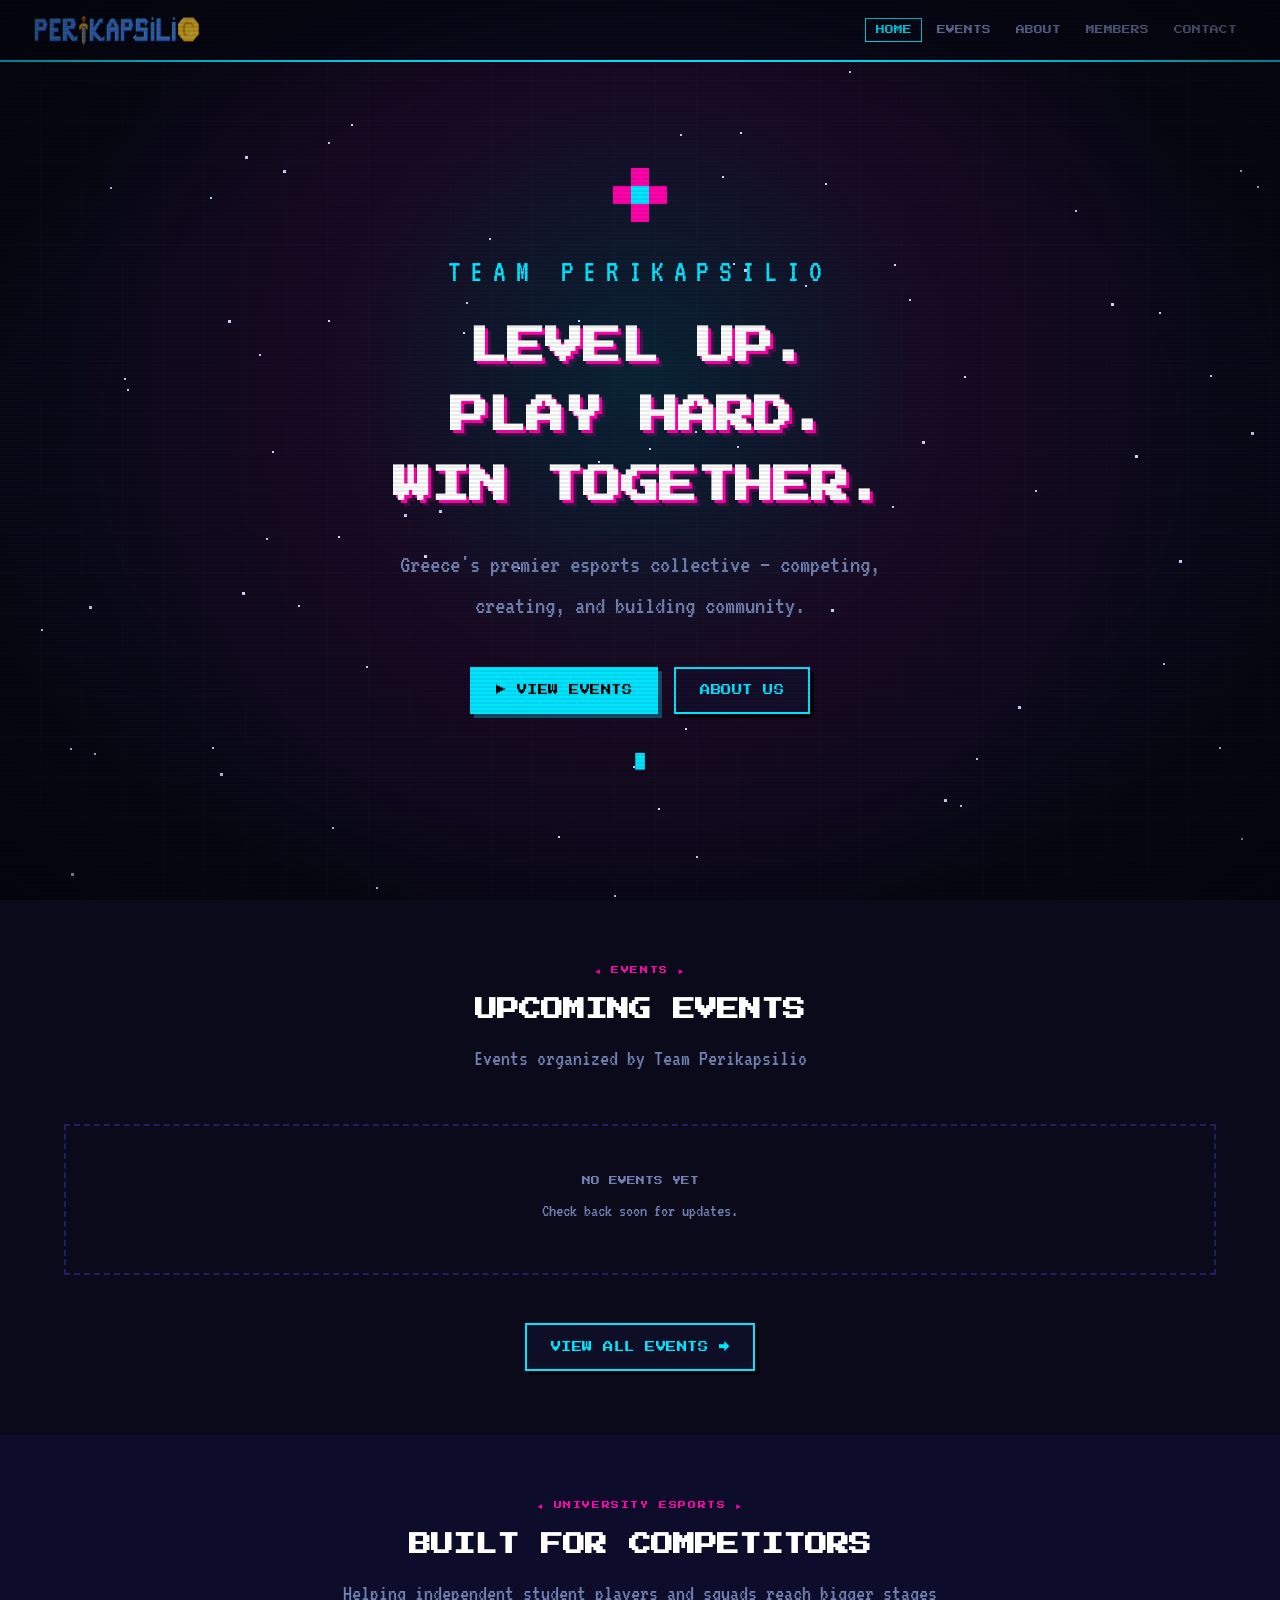
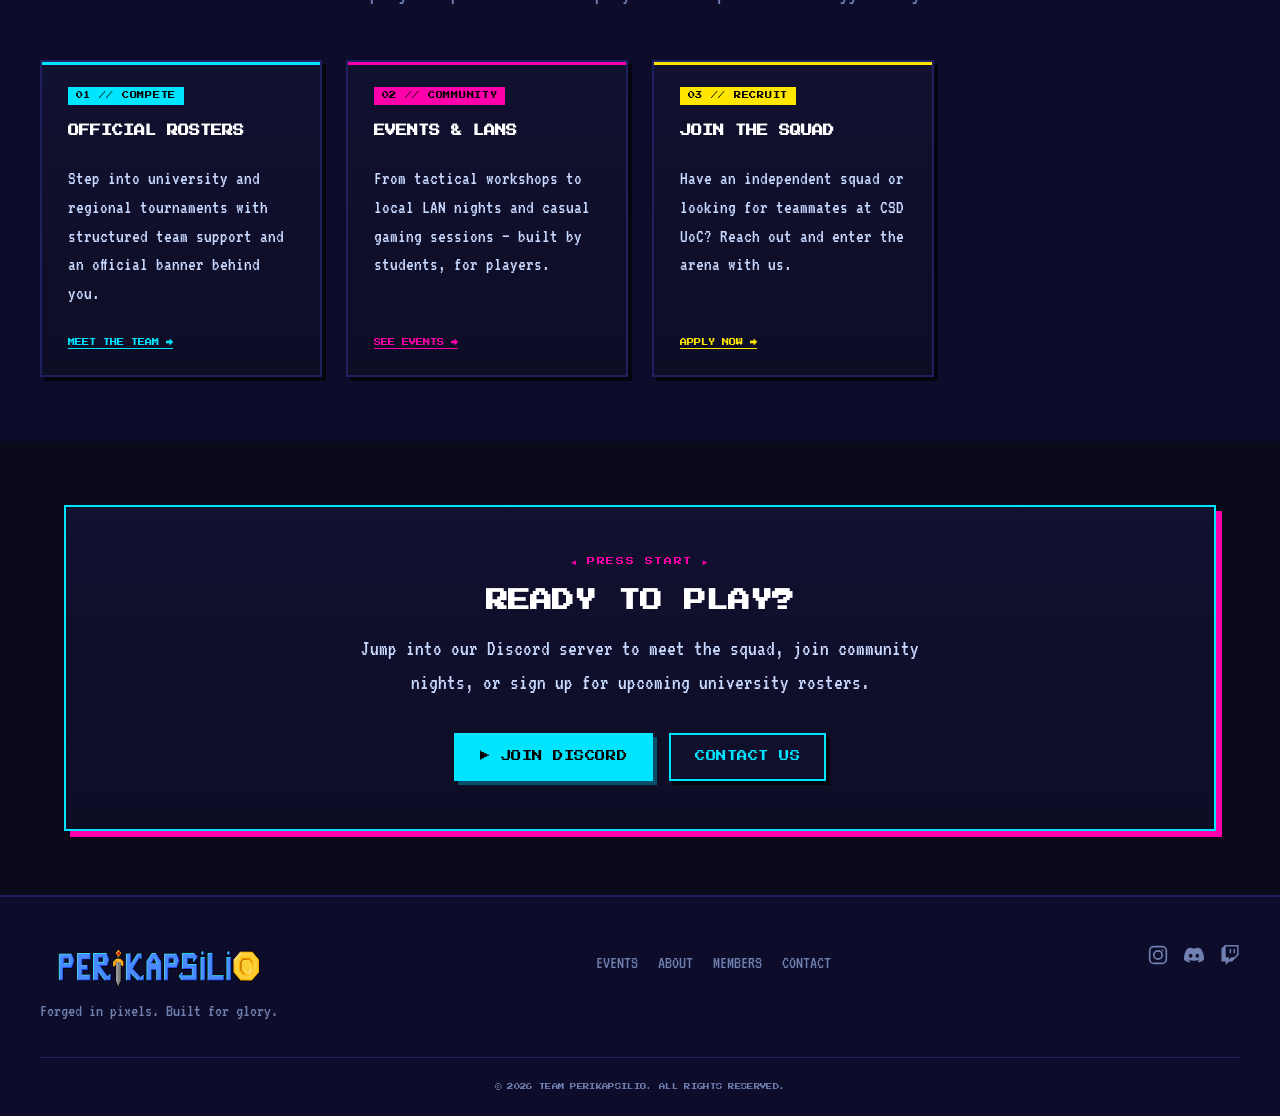
==== commit 503ff4a8: "Add University Esports highlights and Discord CTA sections to homepage" ====
--- a/index.html
+++ b/index.html
@@ -71,6 +71,50 @@
     </div>
   </section>
 
+  <!-- WHAT WE DO -->
+  <section class="section section-alt" id="home-highlights">
+    <div class="section-header">
+      <span class="section-tag press">◄ UNIVERSITY ESPORTS ►</span>
+      <h2 class="section-title press">BUILT FOR COMPETITORS</h2>
+      <p class="section-sub vt">Helping independent student players and squads reach bigger stages</p>
+    </div>
+    <div class="cards-grid" style="max-width:1200px;margin:0 auto">
+      <article class="card card-event" style="cursor:default">
+        <span class="card-badge">01 // COMPETE</span>
+        <h3 class="card-title">OFFICIAL ROSTERS</h3>
+        <p class="card-desc vt">Step into university and regional tournaments with structured team support and an official banner behind you.</p>
+        <a href="members/" class="card-link press">MEET THE TEAM →</a>
+      </article>
+      <article class="card card-tourney" style="cursor:default">
+        <span class="card-badge">02 // COMMUNITY</span>
+        <h3 class="card-title">EVENTS &amp; LANS</h3>
+        <p class="card-desc vt">From tactical workshops to local LAN nights and casual gaming sessions — built by students, for players.</p>
+        <a href="events/" class="card-link press">SEE EVENTS →</a>
+      </article>
+      <article class="card card-news" style="cursor:default">
+        <span class="card-badge">03 // RECRUIT</span>
+        <h3 class="card-title">JOIN THE SQUAD</h3>
+        <p class="card-desc vt">Have an independent squad or looking for teammates at CSD UoC? Reach out and enter the arena with us.</p>
+        <a href="contact/" class="card-link press">APPLY NOW →</a>
+      </article>
+    </div>
+  </section>
+
+  <!-- DISCORD CTA -->
+  <section class="section" style="text-align:center">
+    <div style="background:linear-gradient(180deg,var(--bg-card) 0%,#0d0d26 100%);border:2px solid var(--accent);padding:3rem 1.5rem;box-shadow:6px 6px 0 var(--accent2)">
+      <span class="section-tag press">◄ PRESS START ►</span>
+      <h2 class="section-title press">READY TO PLAY?</h2>
+      <p class="vt" style="font-size:1.35rem;color:var(--text);max-width:560px;margin:0 auto 2rem">
+        Jump into our Discord server to meet the squad, join community nights, or sign up for upcoming university rosters.
+      </p>
+      <div class="hero-btns" style="margin-bottom:0">
+        <a href="https://discord.gg/UD5YmCtFUv" target="_blank" rel="noopener noreferrer" class="btn btn-primary press">▶ JOIN DISCORD</a>
+        <a href="contact/" class="btn btn-ghost press">CONTACT US</a>
+      </div>
+    </div>
+  </section>
+
 </main>
 
 <!-- FOOTER -->
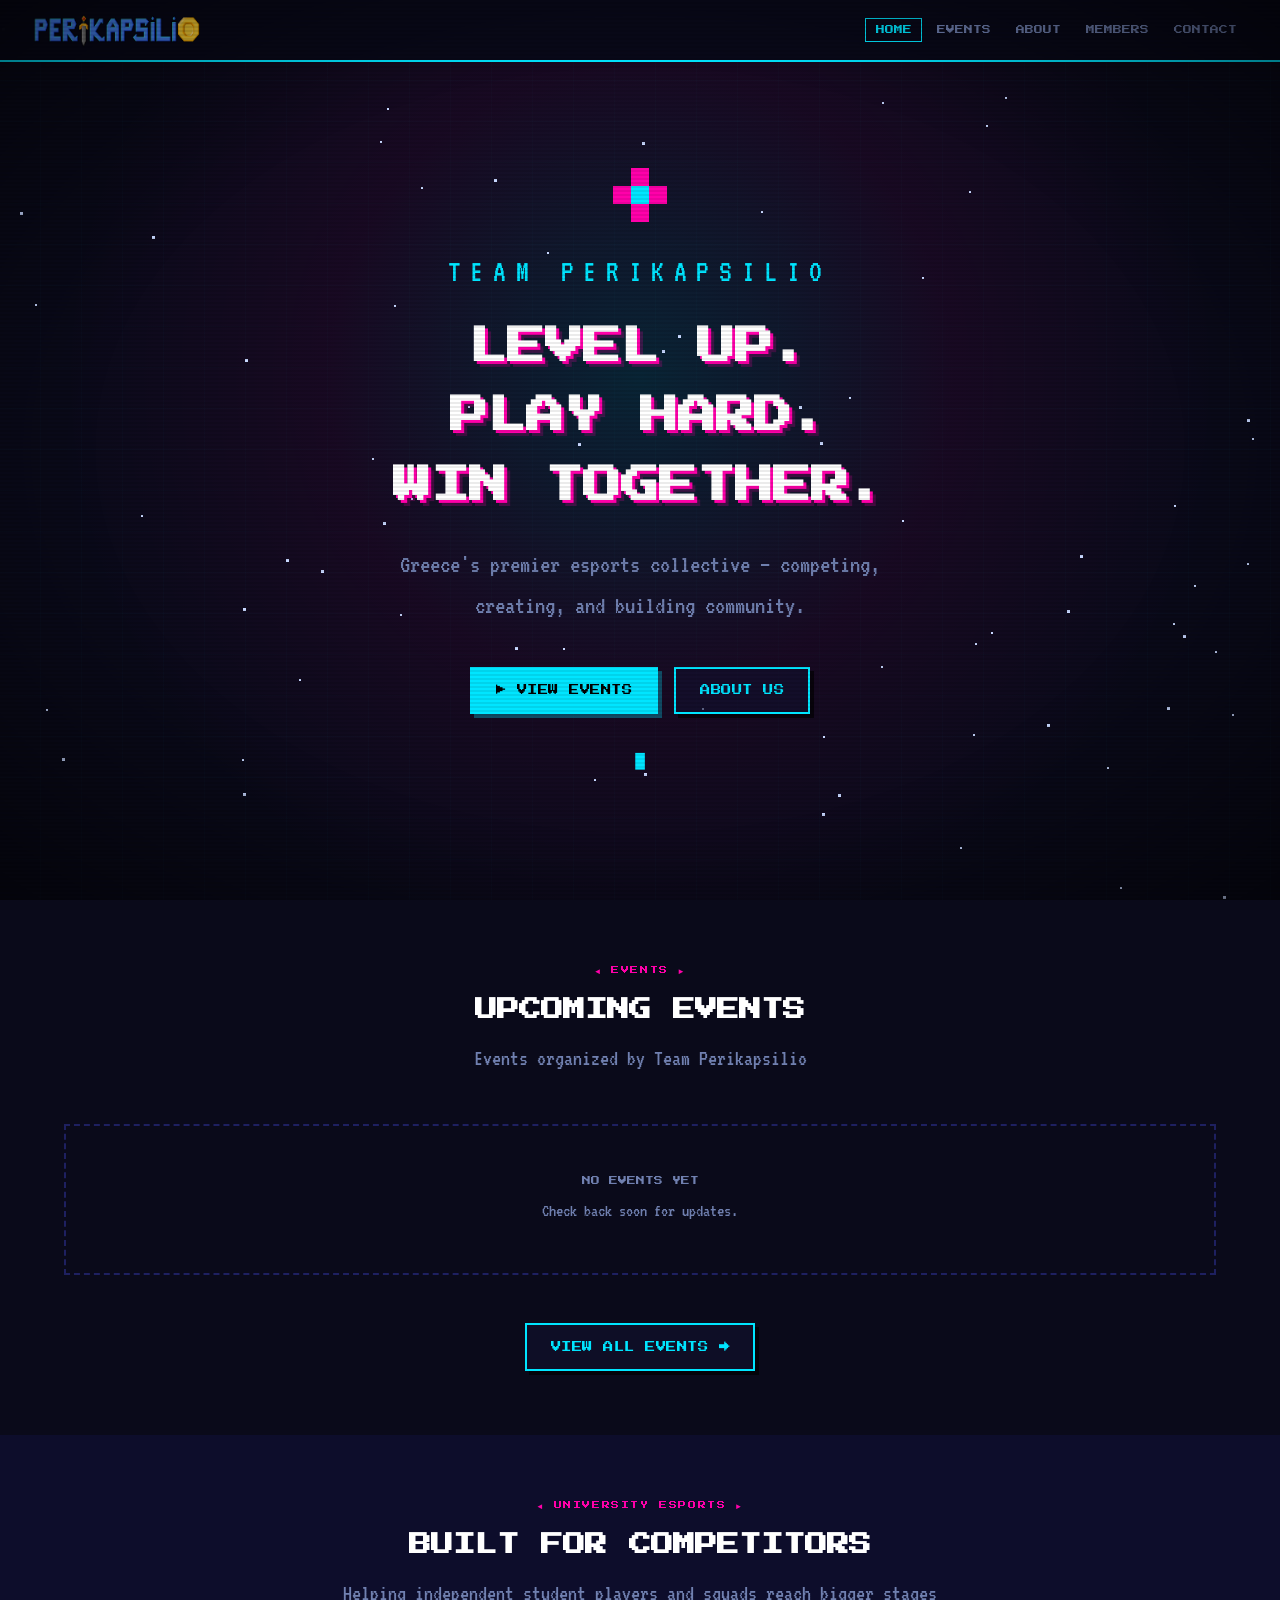
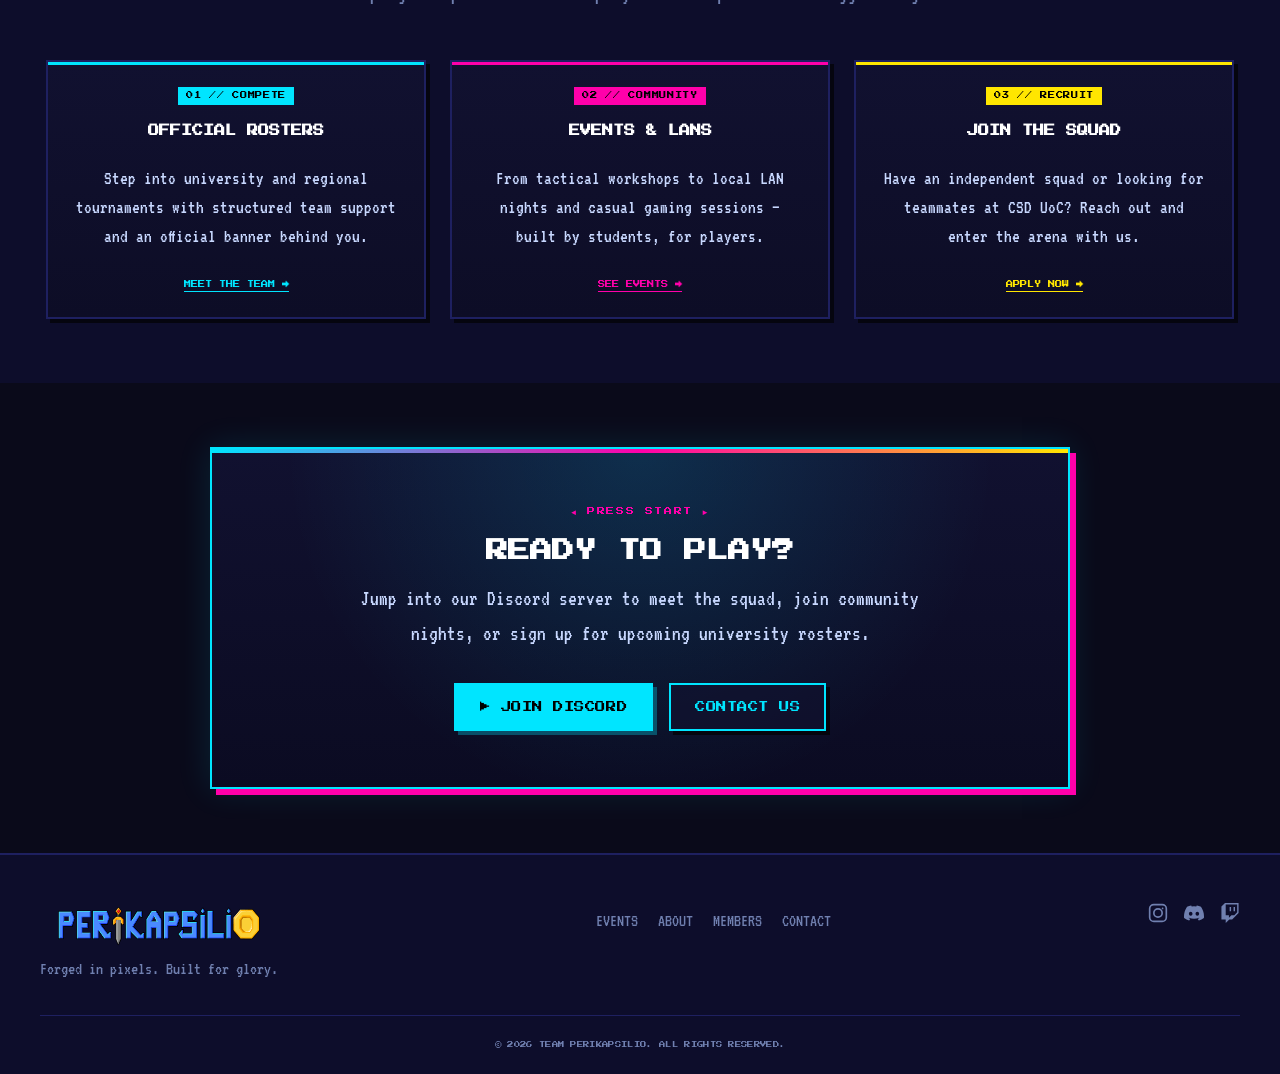
==== commit 164f6b89: "Center Built for Competitors cards and polish Ready to Play CTA box" ====
--- a/index.html
+++ b/index.html
@@ -101,11 +101,11 @@
   </section>
 
   <!-- DISCORD CTA -->
-  <section class="section" style="text-align:center">
-    <div style="background:linear-gradient(180deg,var(--bg-card) 0%,#0d0d26 100%);border:2px solid var(--accent);padding:3rem 1.5rem;box-shadow:6px 6px 0 var(--accent2)">
+  <section class="section">
+    <div class="cta-box">
       <span class="section-tag press">◄ PRESS START ►</span>
       <h2 class="section-title press">READY TO PLAY?</h2>
-      <p class="vt" style="font-size:1.35rem;color:var(--text);max-width:560px;margin:0 auto 2rem">
+      <p class="vt cta-desc">
         Jump into our Discord server to meet the squad, join community nights, or sign up for upcoming university rosters.
       </p>
       <div class="hero-btns" style="margin-bottom:0">
--- a/style.css
+++ b/style.css
@@ -346,7 +346,8 @@
 }
 #home-events,
 #home-tournaments,
-#home-news {
+#home-news,
+#home-highlights .cards-grid {
   display: flex;
   flex-wrap: wrap;
   justify-content: center;
@@ -354,9 +355,48 @@
 }
 #home-events .card,
 #home-tournaments .card,
-#home-news .card {
+#home-news .card,
+#home-highlights .card {
   flex: 1 1 280px;
   max-width: 380px;
+}
+#home-highlights .card {
+  text-align: center;
+  align-items: center;
+}
+
+/* ── HOME CTA BOX ── */
+.cta-box {
+  max-width: 860px;
+  margin: 0 auto;
+  text-align: center;
+  position: relative;
+  overflow: hidden;
+  background:
+    radial-gradient(circle at 50% 0%, rgba(0, 229, 255, 0.14) 0%, transparent 65%),
+    linear-gradient(180deg, var(--bg-card) 0%, #0b0b22 100%);
+  border: 2px solid var(--accent);
+  padding: 3.5rem 2rem;
+  box-shadow: 6px 6px 0 var(--accent2), 0 0 32px rgba(0, 229, 255, 0.12);
+}
+.cta-box::before {
+  content: '';
+  position: absolute;
+  top: 0;
+  left: 0;
+  right: 0;
+  height: 4px;
+  background: linear-gradient(90deg, var(--accent), var(--accent2), var(--accent3));
+}
+.cta-desc {
+  font-size: clamp(1.15rem, 2vw, 1.35rem);
+  color: var(--text);
+  max-width: 560px;
+  margin: 0 auto 2rem;
+  line-height: 1.6;
+}
+@media (max-width: 640px) {
+  .cta-box { padding: 2.25rem 1.25rem; }
 }
 #home-events .empty-state,
 #home-tournaments .empty-state,
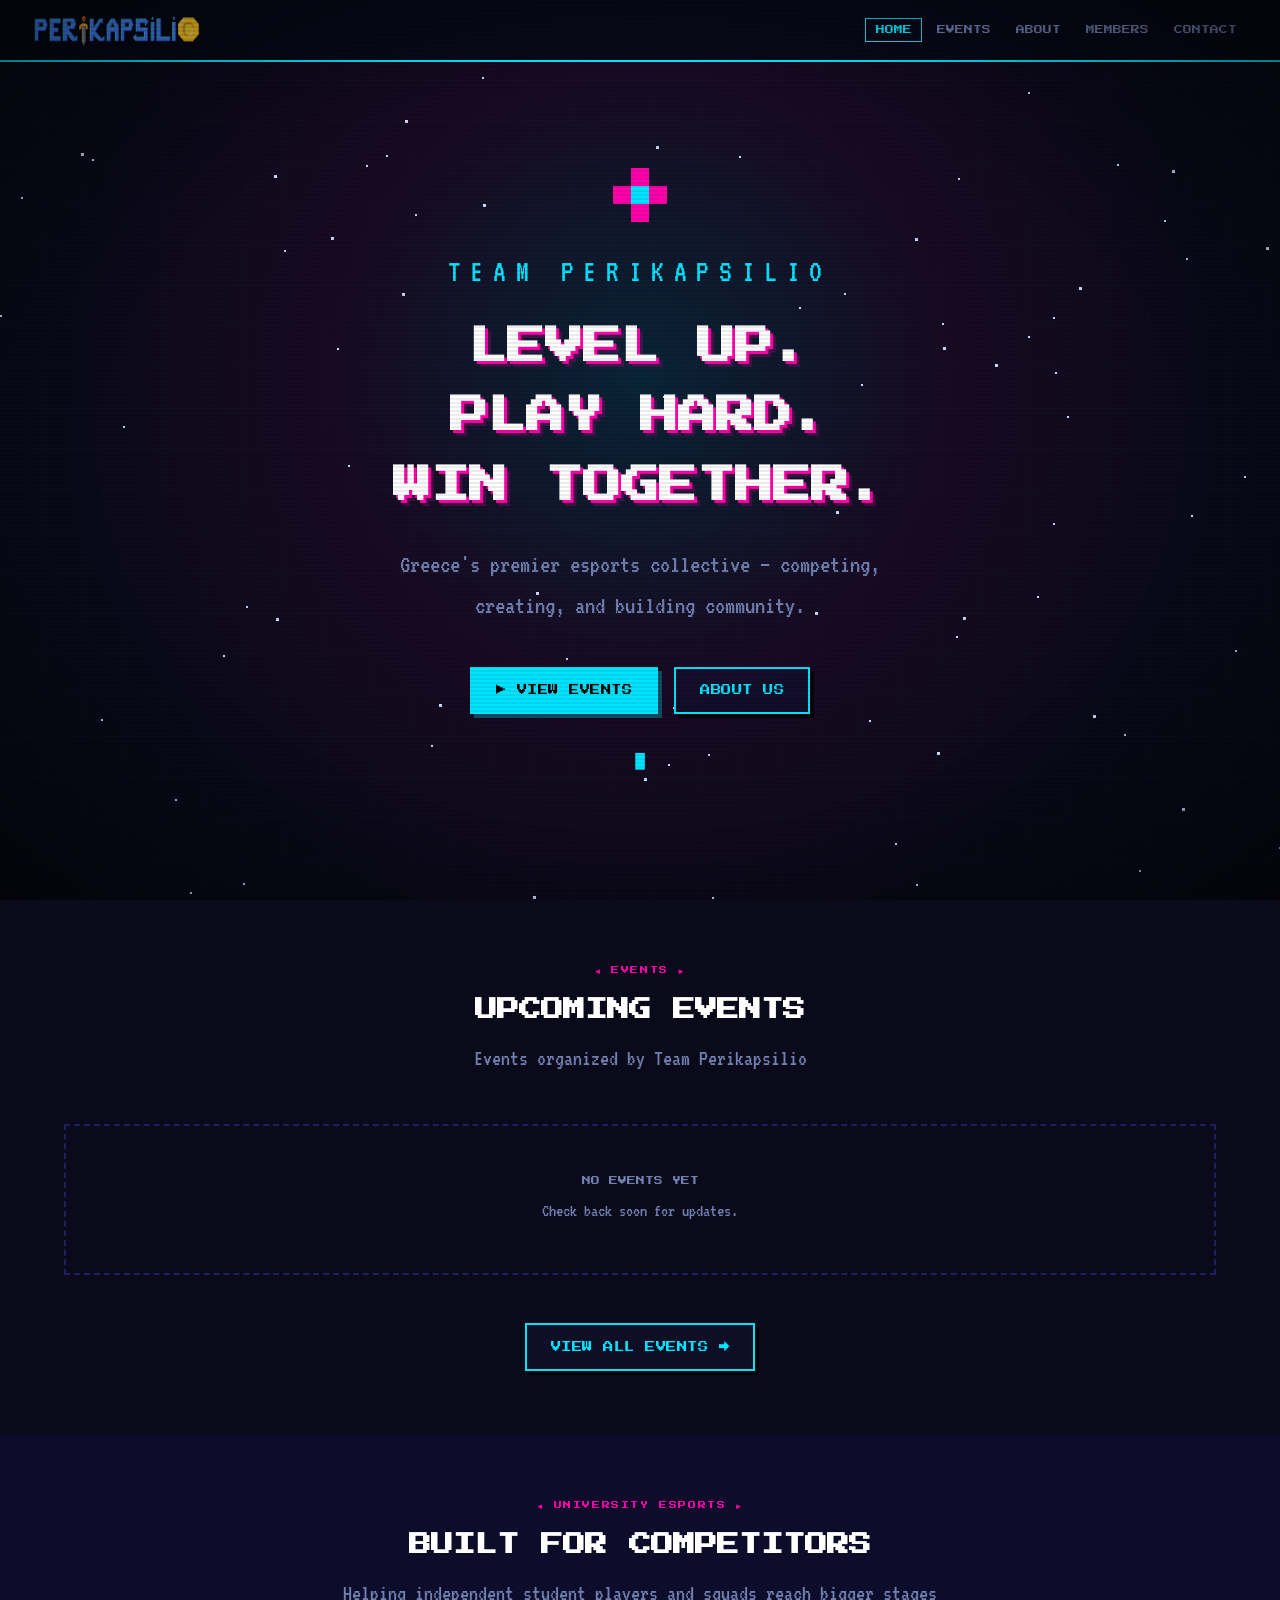
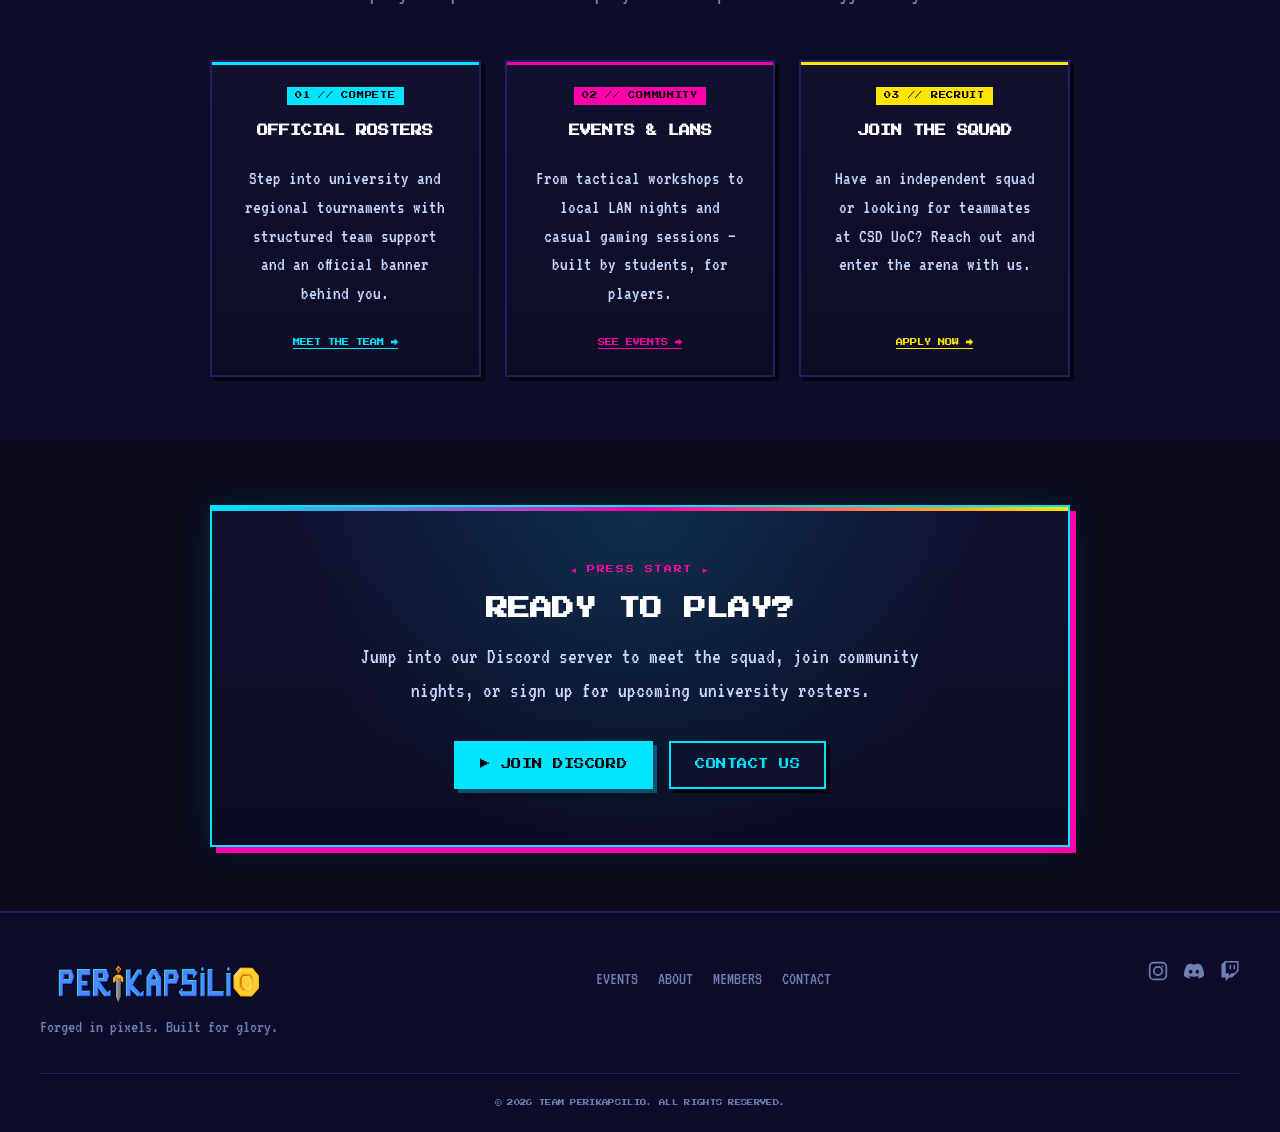
==== commit ff18253b: "Home: narrow BUILT FOR COMPETITORS cards" ====
--- a/index.html
+++ b/index.html
@@ -78,7 +78,7 @@
       <h2 class="section-title press">BUILT FOR COMPETITORS</h2>
       <p class="section-sub vt">Helping independent student players and squads reach bigger stages</p>
     </div>
-    <div class="cards-grid" style="max-width:1200px;margin:0 auto">
+    <div class="cards-grid" style="max-width:860px;margin:0 auto">
       <article class="card card-event" style="cursor:default">
         <span class="card-badge">01 // COMPETE</span>
         <h3 class="card-title">OFFICIAL ROSTERS</h3>
--- a/style.css
+++ b/style.css
@@ -357,8 +357,8 @@
 #home-tournaments .card,
 #home-news .card,
 #home-highlights .card {
-  flex: 1 1 280px;
-  max-width: 380px;
+  flex: 1 1 240px;
+  max-width: 280px;
 }
 #home-highlights .card {
   text-align: center;
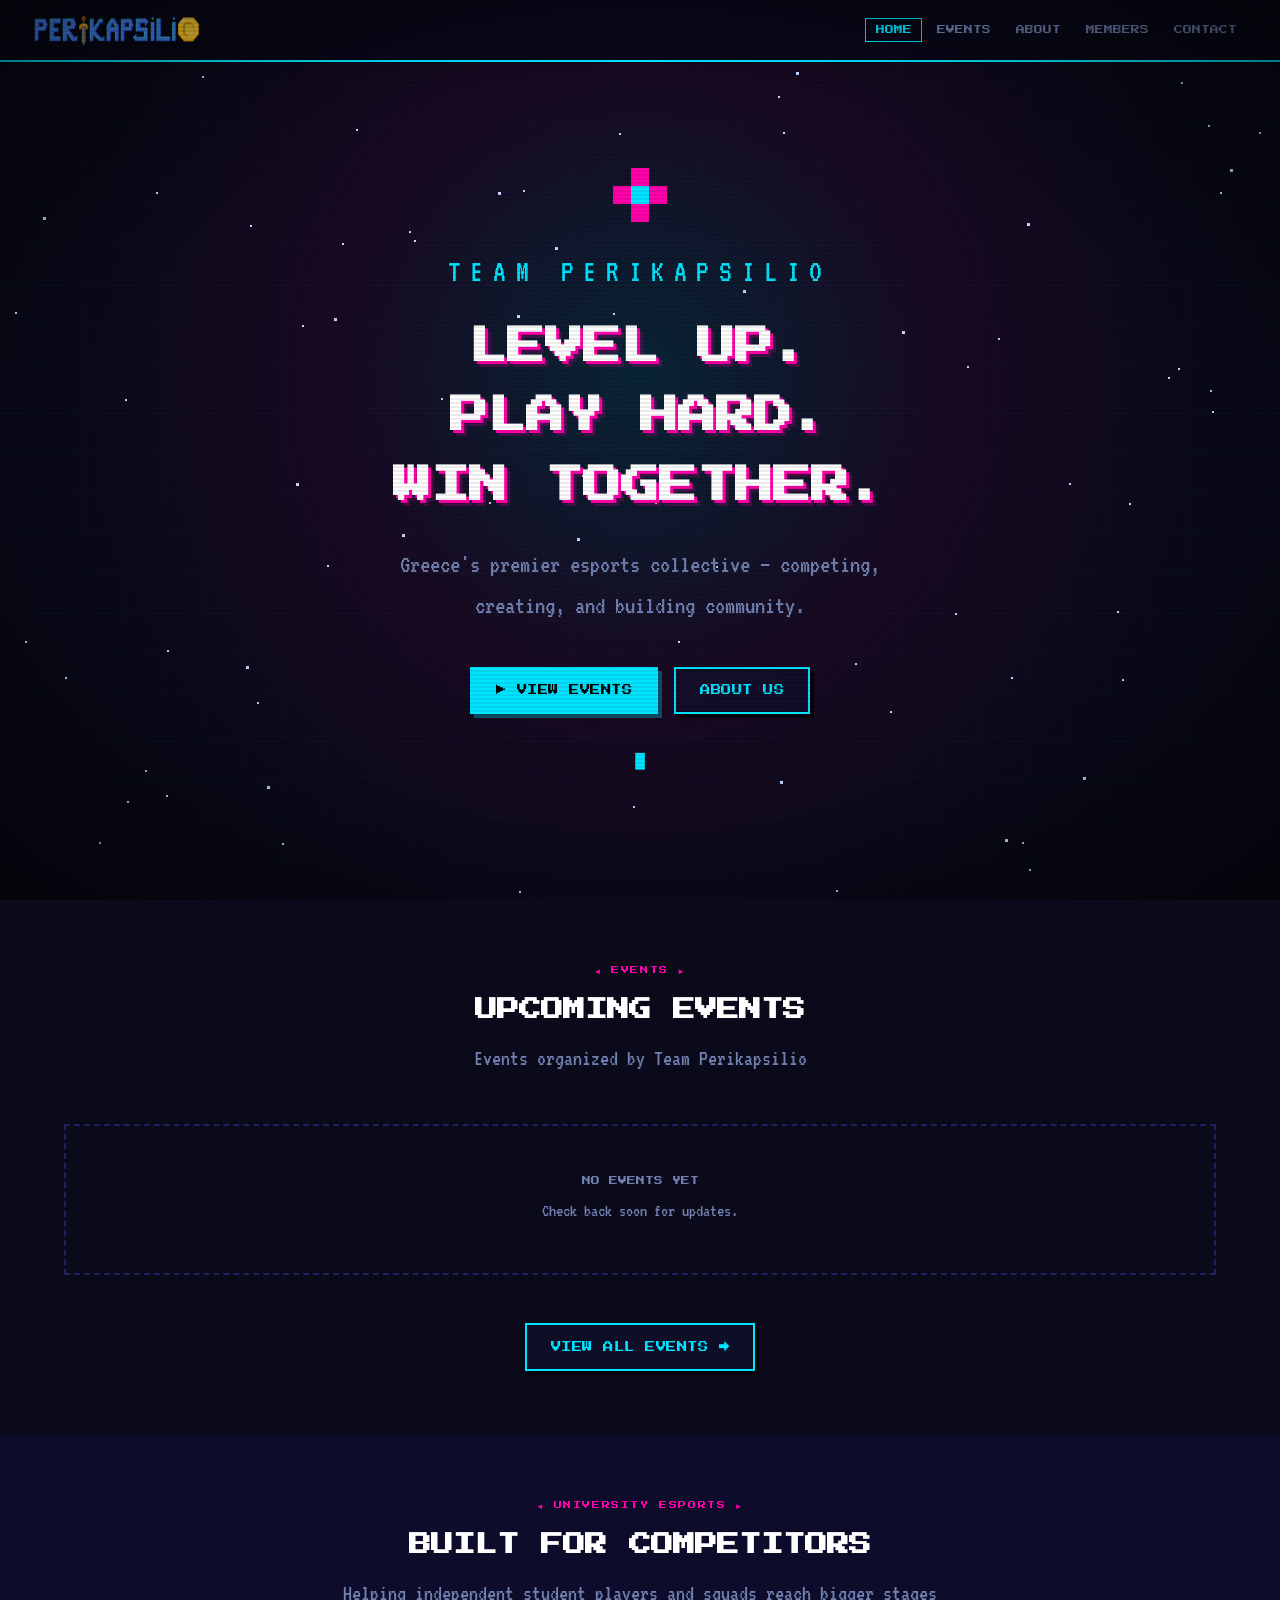
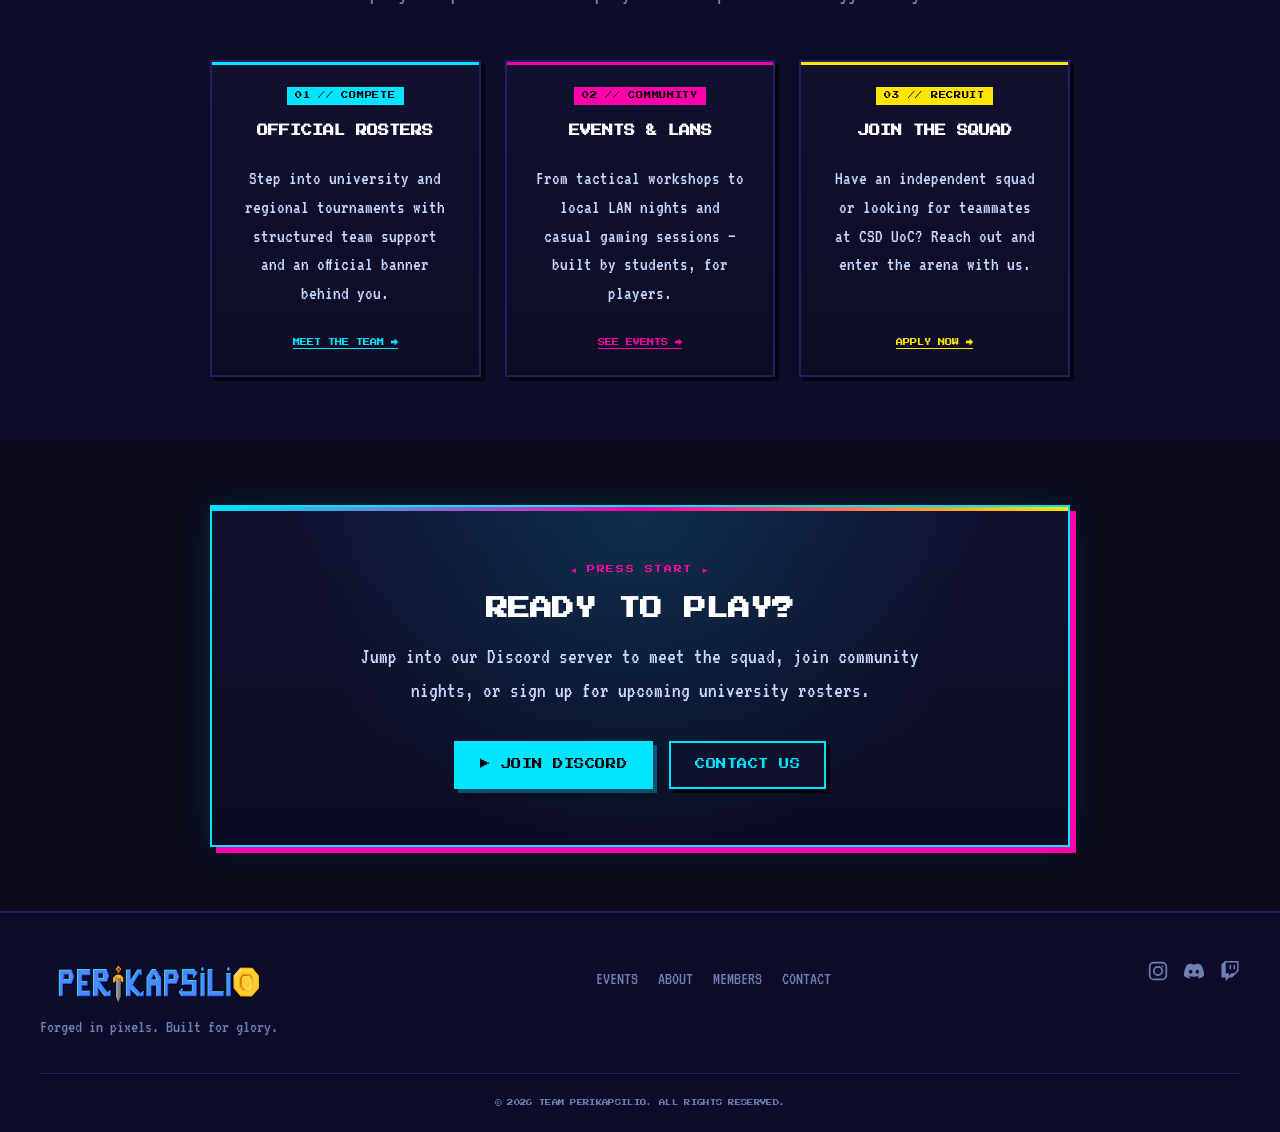
==== commit b74a3da8: "Mobile: fix BUILT FOR COMPETITORS cards width on mobile" ====
--- a/index.html
+++ b/index.html
@@ -78,7 +78,7 @@
       <h2 class="section-title press">BUILT FOR COMPETITORS</h2>
       <p class="section-sub vt">Helping independent student players and squads reach bigger stages</p>
     </div>
-    <div class="cards-grid" style="max-width:860px;margin:0 auto">
+    <div class="cards-grid" style="max-width:860px;margin:0 auto;width:100%">
       <article class="card card-event" style="cursor:default">
         <span class="card-badge">01 // COMPETE</span>
         <h3 class="card-title">OFFICIAL ROSTERS</h3>
--- a/style.css
+++ b/style.css
@@ -25,7 +25,8 @@
 
 /* ── RESET ── */
 *, *::before, *::after { box-sizing: border-box; margin: 0; padding: 0; }
-html { scroll-behavior: smooth; }
+html { scroll-behavior: smooth; overflow-x: hidden; }
+html, body { max-width: 100%; }
 ::selection { background: var(--accent); color: #000; }
 ::-webkit-scrollbar { width: 8px; }
 ::-webkit-scrollbar-track { background: var(--bg); }
@@ -152,6 +153,8 @@
   border: none;
   cursor: pointer;
   padding: 4px;
+  z-index: 1100;
+  position: relative;
 }
 .hamburger span {
   display: block;
@@ -290,6 +293,7 @@
   white-space: nowrap;
   letter-spacing: 0.05em;
   box-shadow: 4px 4px 0 rgba(0, 0, 0, 0.65);
+  max-width: 100%;
 }
 .btn:hover { transform: translate(-1px, -2px); }
 .btn:active { transform: translate(2px, 2px); box-shadow: 1px 1px 0 rgba(0, 0, 0, 0.65); }
@@ -395,9 +399,7 @@
   margin: 0 auto 2rem;
   line-height: 1.6;
 }
-@media (max-width: 640px) {
-  .cta-box { padding: 2.25rem 1.25rem; }
-}
+/* cta-box mobile handled in main responsive block below */
 #home-events .empty-state,
 #home-tournaments .empty-state,
 #home-news .empty-state {
@@ -646,7 +648,7 @@
   color: var(--text);
   outline: none;
   flex: 1;
-  min-width: 180px;
+  min-width: 0;
 }
 .search-input:focus { border-color: var(--accent); }
 .search-input::placeholder { color: var(--text-dim); }
@@ -993,65 +995,172 @@
 .back-top:hover { transform: translateY(-3px); }
 
 /* ── RESPONSIVE ── */
+
+/* Tablet (≤ 900px) */
 @media (max-width: 900px) {
   .footer-inner { grid-template-columns: 1fr 1fr; }
   .footer-brand { grid-column: 1 / -1; }
   .about-grid { grid-template-columns: 1fr; }
   .contact-layout { grid-template-columns: 1fr; }
-}
-
+  #home-highlights .card { max-width: 320px; }
+}
+
+/* Mobile (≤ 640px) */
 @media (max-width: 640px) {
   :root {
-    --section-pad: 2.75rem 1rem;
-    --grid-gap: 1.15rem;
+    --section-pad: 2.5rem 1rem;
+    --grid-gap: 1rem;
   }
-  .navbar { position: relative; padding: 0.75rem 1rem; }
-  .nav-logo-img { height: 30px; }
-  .hamburger { display: flex; padding: 8px; }
+
+  /* ── Nav ── */
+  /* Remove backdrop-filter: it creates a stacking context that traps fixed children */
+  .navbar {
+    position: fixed;
+    padding: 0 1rem;
+    height: 54px;
+    backdrop-filter: none;
+    -webkit-backdrop-filter: none;
+    background: rgba(10,10,26,0.98);
+  }
+  .nav-logo-img { height: 28px; }
+
+  /* Hamburger button */
+  .hamburger {
+    display: flex;
+    padding: 10px;
+    gap: 5px;
+    z-index: 1100;
+    position: relative;
+  }
+  .hamburger span { width: 24px; height: 2px; }
+
+  /* Fullscreen overlay menu */
   .nav-links {
-    position: absolute;
-    top: 100%;
-    left: 0;
-    right: 0;
+    position: fixed;
+    inset: 0;
     background: rgba(10,10,26,0.98);
-    border-bottom: 2px solid var(--accent);
+    backdrop-filter: blur(12px);
+    -webkit-backdrop-filter: blur(12px);
     flex-direction: column;
+    align-items: center;
+    justify-content: center;
     gap: 0;
-    max-height: 0;
-    overflow: hidden;
-    transition: max-height 0.3s;
-    z-index: 1001;
+    z-index: 1050;
+    opacity: 0;
+    pointer-events: none;
+    transform: translateY(-8px);
+    transition: opacity 0.25s ease, transform 0.25s ease;
+    border: none;
+    max-height: none;
+    overflow: visible;
+    padding: 2rem 1.5rem;
   }
-  .nav-links.open { max-height: 500px; }
+  .nav-links.open {
+    opacity: 1;
+    pointer-events: all;
+    transform: translateY(0);
+    max-height: none;
+  }
   .nav-link {
     display: block;
-    padding: 0.95rem 1.25rem;
+    padding: 1.1rem 2rem;
     border: none;
-    border-bottom: 1px solid var(--border);
-    font-size: 0.52rem;
+    border-bottom: 1px solid rgba(30,32,96,0.6);
+    font-size: 0.55rem;
     width: 100%;
+    text-align: center;
+    color: var(--text-dim);
+    letter-spacing: 0.15em;
   }
-  .hero { min-height: calc(100vh - 60px); padding: 2.5rem 1rem 3rem; }
-  .hero-btns { flex-direction: column; align-items: stretch; }
-  .hero-btns .btn { width: 100%; text-align: center; }
-  .page-hero { padding: 3rem 1rem 2rem; }
-  .filter-bar { gap: 0.5rem; }
-  .filter-btn { padding: 0.55rem 0.8rem; font-size: 0.42rem; }
-  .search-input { flex: 1 1 100%; min-width: 0; width: 100%; }
-  .stat-grid { grid-template-columns: 1fr; }
+  .nav-link:last-child { border-bottom: none; }
+  .nav-link.active,
+  .nav-link:hover {
+    color: var(--accent);
+    border-color: transparent;
+    background: rgba(0,229,255,0.05);
+  }
+
+  /* ── Hero ── */
+  .hero {
+    min-height: 100svh;
+    padding: 5rem 1.25rem 3rem;
+  }
+  .hero-title { font-size: clamp(1rem, 7vw, 1.6rem); }
+  .hero-sub { font-size: clamp(1.1rem, 4vw, 1.5rem); letter-spacing: 0.15em; }
+  .hero-desc { font-size: 1.2rem; }
+  .hero-btns { flex-direction: column; align-items: stretch; gap: 0.75rem; }
+  .hero-btns .btn { width: 100%; text-align: center; padding: 1rem; }
+  .hero-badge { font-size: 0.38rem; }
+
+  /* ── Page hero (inner pages) ── */
+  .page-hero { padding: 5rem 1rem 2rem; }
+  .page-hero-title { font-size: clamp(0.75rem, 5vw, 1.1rem); }
+
+  /* ── Sections ── */
+  .section-title { font-size: clamp(0.7rem, 4vw, 1rem); }
+  .section-header { margin-bottom: 2rem; }
+
+  /* ── Buttons ── */
+  .btn { font-size: 0.45rem; padding: 0.9rem 1.1rem; }
+
+  /* ── Cards / Grids ── */
   .cards-grid,
   .news-grid { grid-template-columns: 1fr; }
-  .members-grid { grid-template-columns: repeat(auto-fill, minmax(160px, 1fr)); }
+  #home-highlights { padding-left: 1.5rem; padding-right: 1.5rem; }
+  #home-highlights .cards-grid { gap: 0.9rem; }
+  #home-highlights .card { max-width: 420px; flex: 1 1 100%; width: 100%; }
+  .card { padding: 1.25rem; }
+  .card-title { font-size: 0.55rem; }
+  .card-desc { font-size: 1.1rem; }
+
+  /* ── Filter bar ── */
+  .filter-bar { gap: 0.4rem; }
+  .filter-btn { padding: 0.6rem 0.75rem; font-size: 0.4rem; min-height: 36px; }
+  .search-input { flex: 1 1 100%; min-width: 0; width: 100%; font-size: 1.1rem; }
+
+  /* ── Stats ── */
+  .stat-grid { grid-template-columns: 1fr 1fr; gap: 0.75rem; }
+  .stats-strip-inner { grid-template-columns: repeat(2, 1fr); }
+
+  /* ── About ── */
+  .about-grid { grid-template-columns: 1fr; gap: 1.5rem; }
+  .about-text h3 { font-size: 0.6rem; }
+  .about-text p { font-size: 1.15rem; }
+
+  /* ── Members ── */
+  .members-grid { grid-template-columns: repeat(2, 1fr); gap: 0.9rem; }
+  .member-card { padding: 1rem; }
+  .member-name { font-size: 0.45rem; }
+
+  /* ── Contact ── */
+  .contact-layout { grid-template-columns: 1fr; gap: 1.5rem; }
   .contact-form { padding: 1.25rem; }
-  .footer-inner { grid-template-columns: 1fr; text-align: center; justify-items: center; }
+  .contact-item { padding: 1rem; gap: 0.75rem; }
+
+  /* ── CTA box ── */
+  .cta-box { padding: 2rem 1.25rem; }
+  .cta-desc { font-size: 1.1rem; }
+
+  /* ── Footer ── */
+  .footer { padding: 2rem 1rem 1rem; }
+  .footer-inner { grid-template-columns: 1fr; text-align: center; justify-items: center; gap: 1.25rem; }
   .footer-brand { align-items: center; }
-  .footer-nav { flex-direction: column; gap: 0.65rem; }
+  .footer-nav { flex-direction: row; gap: 0.75rem; flex-wrap: wrap; justify-content: center; }
   .footer-social { justify-content: center; }
-  .back-top { bottom: 1rem; right: 1rem; padding: 0.55rem 0.7rem; }
-}
-
+  .footer-logo-img { height: 36px; }
+
+  /* ── Misc ── */
+  .back-top { bottom: 1rem; right: 1rem; padding: 0.6rem 0.75rem; }
+  .article-detail { padding: 1.25rem; }
+}
+
+/* Tiny phones (≤ 420px) */
 @media (max-width: 420px) {
   .members-grid { grid-template-columns: 1fr; }
+  .hero-title { font-size: 1rem; }
+  .stat-grid { grid-template-columns: 1fr; }
+  .hero-btns .btn { font-size: 0.4rem; }
+  .nav-link { font-size: 0.45rem; }
 }
 
 @media (prefers-reduced-motion: reduce) {
@@ -1143,6 +1252,4 @@
   color: var(--text-dim);
   text-align: center;
 }
-@media (max-width: 640px) {
-  .article-detail { padding: 1.5rem; }
-}+/* article-detail mobile handled in main responsive block */
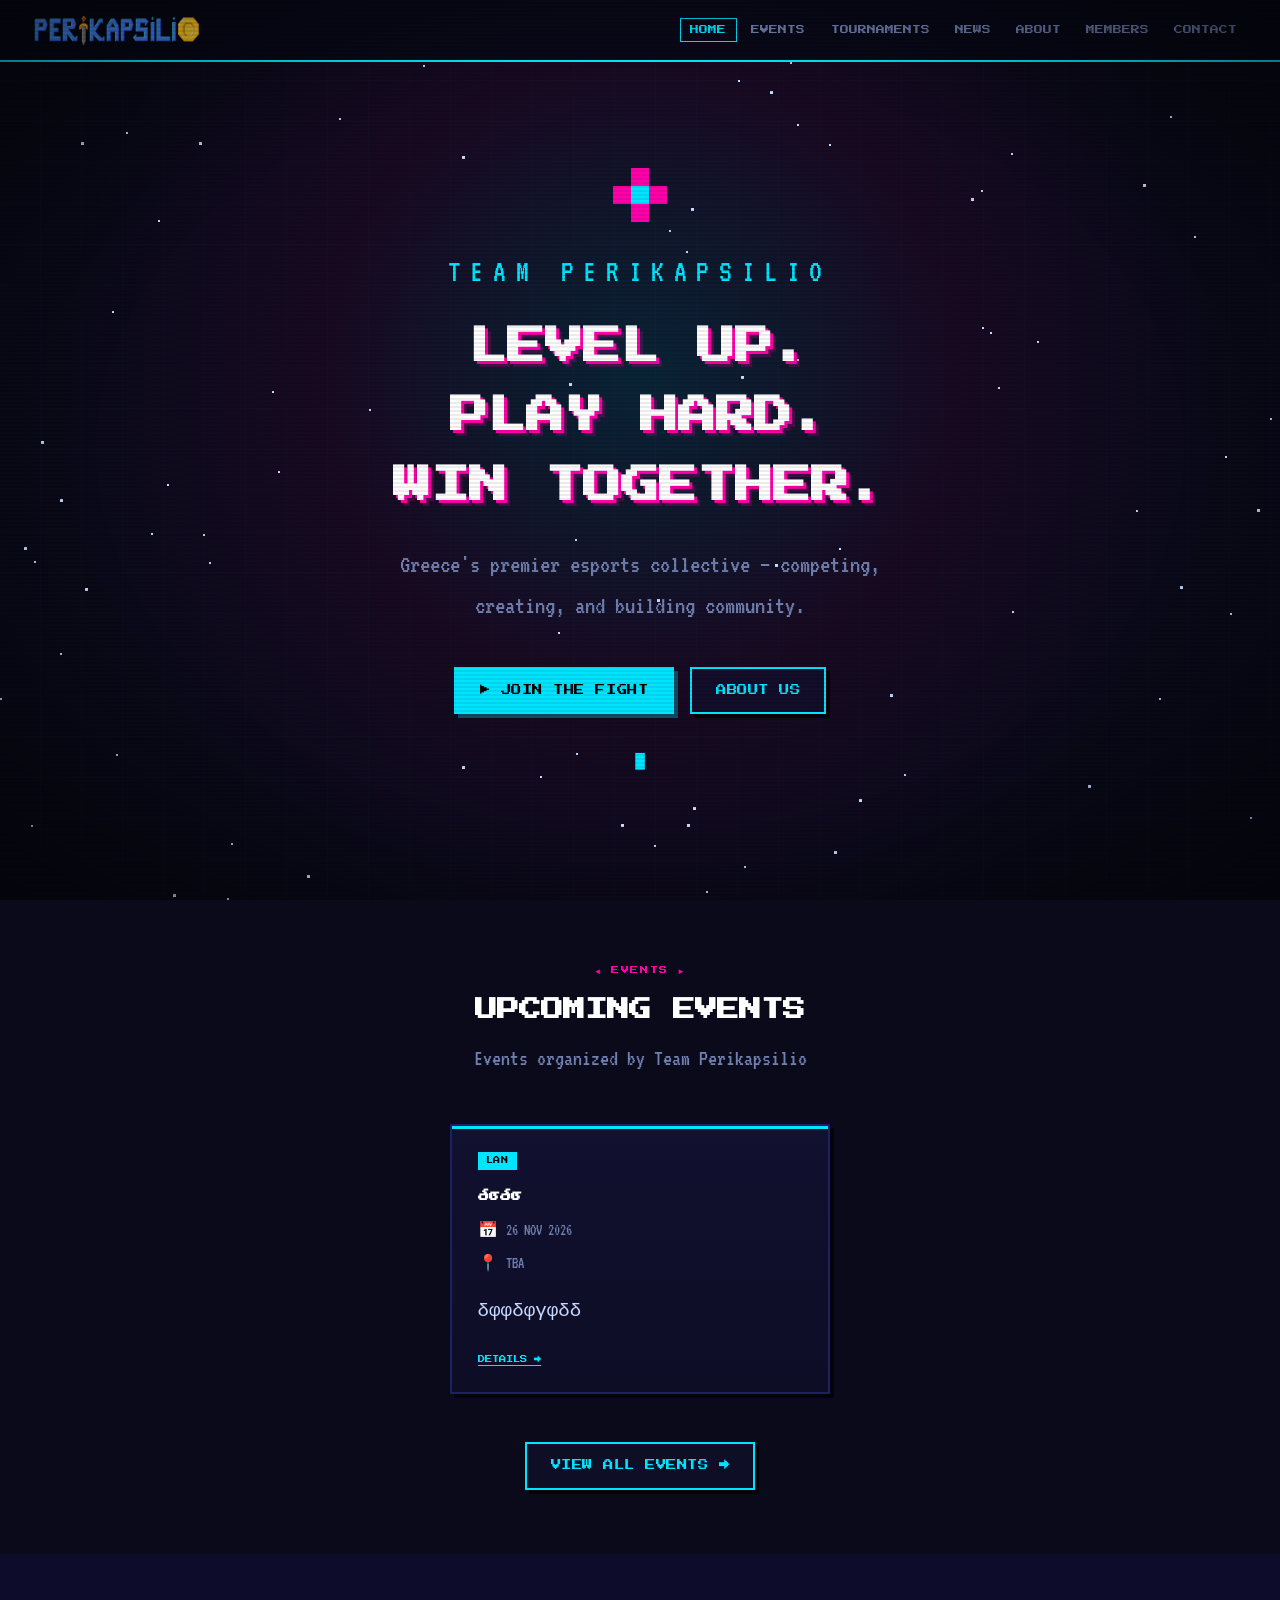
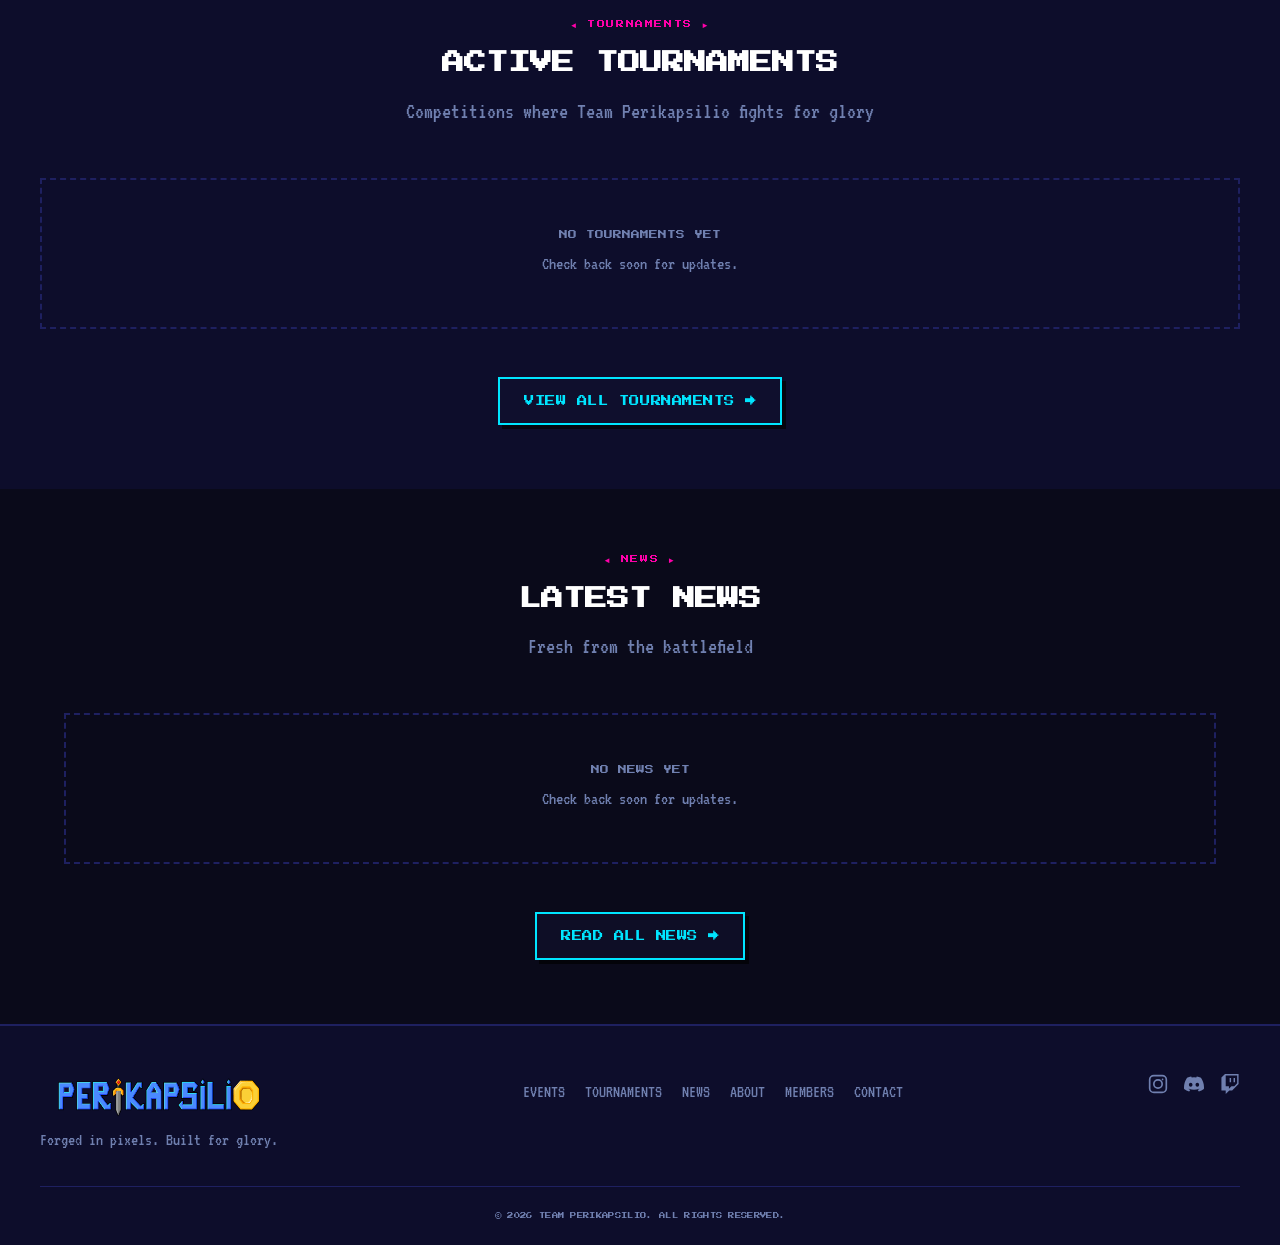
==== commit 0ee1130c: "Spit styles to different files inside styles/ folder, added each .css files in the correct html" ====
--- a/index.html
+++ b/index.html
@@ -5,7 +5,17 @@
 <meta name="viewport" content="width=device-width, initial-scale=1.0">
 <title>Team Perikapsilio</title>
 <link rel="icon" type="image/jpeg" href="Assets/favicon.jpg">
-<link rel="stylesheet" href="style.css">
+
+<link rel="stylesheet" href="styles/base.css">
+<link rel="stylesheet" href="styles/effects.css">
+<link rel="stylesheet" href="styles/navbar.css">
+<link rel="stylesheet" href="styles/buttons.css">
+<link rel="stylesheet" href="styles/layout.css">
+<link rel="stylesheet" href="styles/cards.css">
+<link rel="stylesheet" href="styles/footer.css">
+<link rel="stylesheet" href="styles/back-to-top.css">
+<link rel="stylesheet" href="styles/home.css">
+
 <link href="https://fonts.googleapis.com/css2?family=Press+Start+2P&family=VT323:wght@400&display=swap" rel="stylesheet">
 </head>
 <body>
@@ -25,6 +35,8 @@
   <ul class="nav-links" id="nav-links">
     <li><a href="./" class="nav-link active">HOME</a></li>
     <li><a href="events/" class="nav-link">EVENTS</a></li>
+    <li><a href="tournaments/" class="nav-link">TOURNAMENTS</a></li>
+    <li><a href="news/" class="nav-link">NEWS</a></li>
     <li><a href="about/" class="nav-link">ABOUT</a></li>
     <li><a href="members/" class="nav-link">MEMBERS</a></li>
     <li><a href="contact/" class="nav-link">CONTACT</a></li>
@@ -45,7 +57,7 @@
     <h1 class="hero-title press">LEVEL UP.<br>PLAY HARD.<br>WIN TOGETHER.</h1>
     <p class="hero-desc vt">Greece's premier esports collective — competing, creating, and building community.</p>
     <div class="hero-btns">
-      <a href="events/" class="btn btn-primary press">▶ VIEW EVENTS</a>
+      <a href="tournaments/" class="btn btn-primary press">▶ JOIN THE FIGHT</a>
       <a href="about/" class="btn btn-ghost press">ABOUT US</a>
     </div>
     <div class="blink-cursor" aria-hidden="true">█</div>
@@ -71,47 +83,33 @@
     </div>
   </section>
 
-  <!-- WHAT WE DO -->
-  <section class="section section-alt" id="home-highlights">
+  <!-- TOURNAMENTS PREVIEW -->
+  <section class="section section-alt" id="tournaments-preview">
     <div class="section-header">
-      <span class="section-tag press">◄ UNIVERSITY ESPORTS ►</span>
-      <h2 class="section-title press">BUILT FOR COMPETITORS</h2>
-      <p class="section-sub vt">Helping independent student players and squads reach bigger stages</p>
+      <span class="section-tag press">◄ TOURNAMENTS ►</span>
+      <h2 class="section-title press">ACTIVE TOURNAMENTS</h2>
+      <p class="section-sub vt">Competitions where Team Perikapsilio fights for glory</p>
     </div>
-    <div class="cards-grid" style="max-width:860px;margin:0 auto;width:100%">
-      <article class="card card-event" style="cursor:default">
-        <span class="card-badge">01 // COMPETE</span>
-        <h3 class="card-title">OFFICIAL ROSTERS</h3>
-        <p class="card-desc vt">Step into university and regional tournaments with structured team support and an official banner behind you.</p>
-        <a href="members/" class="card-link press">MEET THE TEAM →</a>
-      </article>
-      <article class="card card-tourney" style="cursor:default">
-        <span class="card-badge">02 // COMMUNITY</span>
-        <h3 class="card-title">EVENTS &amp; LANS</h3>
-        <p class="card-desc vt">From tactical workshops to local LAN nights and casual gaming sessions — built by students, for players.</p>
-        <a href="events/" class="card-link press">SEE EVENTS →</a>
-      </article>
-      <article class="card card-news" style="cursor:default">
-        <span class="card-badge">03 // RECRUIT</span>
-        <h3 class="card-title">JOIN THE SQUAD</h3>
-        <p class="card-desc vt">Have an independent squad or looking for teammates at CSD UoC? Reach out and enter the arena with us.</p>
-        <a href="contact/" class="card-link press">APPLY NOW →</a>
-      </article>
+    <div class="cards-grid" id="home-tournaments">
+      <div class="card-loading press">LOADING...</div>
+    </div>
+    <div class="section-footer">
+      <a href="tournaments/" class="btn btn-ghost press">VIEW ALL TOURNAMENTS →</a>
     </div>
   </section>
 
-  <!-- DISCORD CTA -->
-  <section class="section">
-    <div class="cta-box">
-      <span class="section-tag press">◄ PRESS START ►</span>
-      <h2 class="section-title press">READY TO PLAY?</h2>
-      <p class="vt cta-desc">
-        Jump into our Discord server to meet the squad, join community nights, or sign up for upcoming university rosters.
-      </p>
-      <div class="hero-btns" style="margin-bottom:0">
-        <a href="https://discord.gg/UD5YmCtFUv" target="_blank" rel="noopener noreferrer" class="btn btn-primary press">▶ JOIN DISCORD</a>
-        <a href="contact/" class="btn btn-ghost press">CONTACT US</a>
-      </div>
+  <!-- NEWS PREVIEW -->
+  <section class="section" id="news-preview">
+    <div class="section-header">
+      <span class="section-tag press">◄ NEWS ►</span>
+      <h2 class="section-title press">LATEST NEWS</h2>
+      <p class="section-sub vt">Fresh from the battlefield</p>
+    </div>
+    <div class="news-grid" id="home-news">
+      <div class="card-loading press">LOADING...</div>
+    </div>
+    <div class="section-footer">
+      <a href="news/" class="btn btn-ghost press">READ ALL NEWS →</a>
     </div>
   </section>
 
@@ -126,6 +124,8 @@
     </div>
     <nav class="footer-nav" aria-label="Footer navigation">
       <a href="events" class="footer-link vt">EVENTS</a>
+      <a href="tournaments" class="footer-link vt">TOURNAMENTS</a>
+      <a href="news" class="footer-link vt">NEWS</a>
       <a href="about" class="footer-link vt">ABOUT</a>
       <a href="members" class="footer-link vt">MEMBERS</a>
       <a href="contact" class="footer-link vt">CONTACT</a>
--- a/styles/base.css
+++ b/styles/base.css
@@ -0,0 +1,60 @@
+@import url('https://fonts.googleapis.com/css2?family=Press+Start+2P&family=VT323&display=swap');
+
+/* ── CSS VARIABLES ── */
+:root {
+  --bg:           #0a0a1a;
+  --bg-alt:       #0d0d2b;
+  --bg-card:      #111130;
+  --bg-card-h:    #161650;
+  --accent:       #00e5ff;
+  --accent2:      #ff00aa;
+  --accent3:      #ffe600;
+  --text:         #c8d8ff;
+  --text-dim:     #7080b0;
+  --text-bright:  #ffffff;
+  --border:       #1e2060;
+  --border-h:     #00e5ff;
+  --pixel:        3px;
+  --grid-gap:     1.5rem;
+  --section-pad:  4rem 1.5rem;
+}
+
+/* ── RESET ── */
+*, *::before, *::after { box-sizing: border-box; margin: 0; padding: 0; }
+html { scroll-behavior: smooth; }
+::selection { background: var(--accent); color: #000; }
+::-webkit-scrollbar { width: 8px; }
+::-webkit-scrollbar-track { background: var(--bg); }
+::-webkit-scrollbar-thumb { background: var(--border); border: 1px solid var(--accent); }
+::-webkit-scrollbar-thumb:hover { background: var(--accent); }
+body {
+  min-height: 100vh;
+  display: flex;
+  flex-direction: column;
+  background: var(--bg);
+  color: var(--text);
+  font-family: 'VT323', monospace;
+  font-size: 18px;
+  line-height: 1.6;
+  overflow-x: hidden;
+  position: relative;
+}
+main { flex: 1; width: 100%; }
+a { color: inherit; text-decoration: none; }
+img { max-width: 100%; display: block; }
+ul { list-style: none; }
+
+/* ── FONTS ── */
+.press { font-family: 'Press Start 2P', monospace; }
+.vt    { font-family: 'VT323', monospace; }
+
+@media (max-width: 640px) {
+  :root {
+    --section-pad: 2.75rem 1rem;
+    --grid-gap: 1.15rem;
+  }
+}
+
+@media (prefers-reduced-motion: reduce) {
+  *, *::before, *::after { animation-duration: 0.01ms !important; transition-duration: 0.01ms !important; }
+}
--- a/styles/effects.css
+++ b/styles/effects.css
@@ -0,0 +1,37 @@
+/* ── CRT EFFECTS ── */
+.crt-overlay {
+  pointer-events: none;
+  position: fixed;
+  inset: 0;
+  z-index: 9998;
+  background: radial-gradient(ellipse at center, transparent 60%, rgba(0,0,0,0.55) 100%);
+}
+.scanlines {
+  pointer-events: none;
+  position: fixed;
+  inset: 0;
+  z-index: 9997;
+  background: repeating-linear-gradient(
+    to bottom,
+    transparent 0px,
+    transparent 2px,
+    rgba(0,0,0,0.08) 2px,
+    rgba(0,0,0,0.08) 4px
+  );
+}
+
+/* ── PIXEL BORDER MIXIN ── */
+.pixel-border {
+  border: var(--pixel) solid var(--border);
+  image-rendering: pixelated;
+  position: relative;
+}
+.pixel-border::before {
+  content: '';
+  position: absolute;
+  inset: -6px;
+  border: var(--pixel) solid rgba(0, 229, 255, 0.08);
+  pointer-events: none;
+}
+
+@keyframes blink { 0%,100% { opacity: 1; } 50% { opacity: 0; } }
--- a/styles/navbar.css
+++ b/styles/navbar.css
@@ -0,0 +1,104 @@
+/* ── NAVBAR ── */
+.navbar {
+  position: fixed;
+  top: 0;
+  left: 0;
+  right: 0;
+  z-index: 1000;
+  background: rgba(10, 10, 26, 0.96);
+  border-bottom: 2px solid var(--accent);
+  display: flex;
+  align-items: center;
+  justify-content: space-between;
+  padding: 0.75rem 2rem;
+  backdrop-filter: blur(8px);
+}
+.nav-logo {
+  font-family: 'Press Start 2P', monospace;
+  font-size: clamp(0.55rem, 1.5vw, 0.9rem);
+  color: var(--accent);
+  letter-spacing: 0.05em;
+  white-space: nowrap;
+  display: inline-flex;
+  align-items: center;
+}
+.nav-logo-img {
+  height: 36px;
+  width: auto;
+  display: block;
+  object-fit: contain;
+  transition: transform 0.15s, filter 0.15s;
+}
+.nav-logo:hover .nav-logo-img {
+  transform: scale(1.04);
+  filter: drop-shadow(0 0 8px rgba(0, 229, 255, 0.45));
+}
+.pixel-bracket { color: var(--accent2); }
+.nav-links {
+  display: flex;
+  align-items: center;
+  gap: 0.25rem;
+  flex-wrap: wrap;
+}
+.nav-link {
+  font-family: 'Press Start 2P', monospace;
+  font-size: clamp(0.4rem, 1vw, 0.55rem);
+  color: var(--text-dim);
+  padding: 0.4rem 0.6rem;
+  border: 1px solid transparent;
+  transition: color 0.15s, border-color 0.15s;
+  white-space: nowrap;
+}
+.nav-link:hover,
+.nav-link.active {
+  color: var(--accent);
+  border-color: var(--accent);
+}
+.hamburger {
+  display: none;
+  flex-direction: column;
+  gap: 5px;
+  background: none;
+  border: none;
+  cursor: pointer;
+  padding: 4px;
+}
+.hamburger span {
+  display: block;
+  width: 22px;
+  height: 2px;
+  background: var(--accent);
+  transition: transform 0.2s;
+}
+.hamburger.open span:nth-child(1) { transform: rotate(45deg) translate(5px, 5px); }
+.hamburger.open span:nth-child(2) { opacity: 0; }
+.hamburger.open span:nth-child(3) { transform: rotate(-45deg) translate(5px, -5px); }
+
+@media (max-width: 640px) {
+  .navbar { position: relative; padding: 0.75rem 1rem; }
+  .nav-logo-img { height: 30px; }
+  .hamburger { display: flex; padding: 8px; }
+  .nav-links {
+    position: absolute;
+    top: 100%;
+    left: 0;
+    right: 0;
+    background: rgba(10,10,26,0.98);
+    border-bottom: 2px solid var(--accent);
+    flex-direction: column;
+    gap: 0;
+    max-height: 0;
+    overflow: hidden;
+    transition: max-height 0.3s;
+    z-index: 1001;
+  }
+  .nav-links.open { max-height: 500px; }
+  .nav-link {
+    display: block;
+    padding: 0.95rem 1.25rem;
+    border: none;
+    border-bottom: 1px solid var(--border);
+    font-size: 0.52rem;
+    width: 100%;
+  }
+}
--- a/styles/buttons.css
+++ b/styles/buttons.css
@@ -0,0 +1,44 @@
+/* ── BUTTONS ── */
+.btn {
+  display: inline-block;
+  font-size: clamp(0.45rem, 1.2vw, 0.65rem);
+  padding: 0.85rem 1.5rem;
+  border: 2px solid;
+  cursor: pointer;
+  transition: background 0.15s, color 0.15s, transform 0.12s, box-shadow 0.15s;
+  white-space: nowrap;
+  letter-spacing: 0.05em;
+  box-shadow: 4px 4px 0 rgba(0, 0, 0, 0.65);
+}
+.btn:hover { transform: translate(-1px, -2px); }
+.btn:active { transform: translate(2px, 2px); box-shadow: 1px 1px 0 rgba(0, 0, 0, 0.65); }
+.btn-primary {
+  background: var(--accent);
+  color: #000;
+  border-color: var(--accent);
+  box-shadow: 4px 4px 0 rgba(0, 229, 255, 0.3);
+}
+.btn-primary:hover {
+  background: transparent;
+  color: var(--accent);
+  box-shadow: 4px 4px 0 var(--accent);
+}
+.btn-ghost {
+  background: rgba(17, 17, 48, 0.6);
+  color: var(--accent);
+  border-color: var(--accent);
+}
+.btn-ghost:hover {
+  background: var(--accent);
+  color: #000;
+  box-shadow: 4px 4px 0 rgba(0, 229, 255, 0.35);
+}
+.btn-accent2 {
+  background: var(--accent2);
+  color: #fff;
+  border-color: var(--accent2);
+}
+.btn-accent2:hover {
+  background: transparent;
+  color: var(--accent2);
+}
--- a/styles/layout.css
+++ b/styles/layout.css
@@ -0,0 +1,40 @@
+/* ── SECTIONS ── */
+.section {
+  padding: var(--section-pad);
+  max-width: 1200px;
+  margin: 0 auto;
+}
+.section-alt {
+  background: var(--bg-alt);
+  max-width: 100%;
+  padding: var(--section-pad);
+}
+.section-alt .section { padding: 0; max-width: 1200px; margin: 0 auto; }
+.section-alt > .cards-grid,
+.section-alt > .news-grid,
+.section-alt > .section-header,
+.section-alt > .section-footer {
+  max-width: 1200px;
+  margin-left: auto;
+  margin-right: auto;
+}
+
+.section-header { text-align: center; margin-bottom: 3rem; }
+.section-tag {
+  font-size: 0.5rem;
+  color: var(--accent2);
+  letter-spacing: 0.2em;
+  display: block;
+  margin-bottom: 1rem;
+}
+.section-title {
+  font-size: clamp(0.8rem, 2.5vw, 1.4rem);
+  color: var(--text-bright);
+  margin-bottom: 0.75rem;
+  line-height: 1.6;
+}
+.section-sub {
+  font-size: clamp(1rem, 2vw, 1.4rem);
+  color: var(--text-dim);
+}
+.section-footer { text-align: center; margin-top: 3rem; }
--- a/styles/cards.css
+++ b/styles/cards.css
@@ -0,0 +1,109 @@
+/* ── CARDS GRID ── */
+.cards-grid {
+  display: grid;
+  grid-template-columns: repeat(auto-fill, minmax(280px, 1fr));
+  gap: var(--grid-gap);
+}
+.card {
+  background: linear-gradient(180deg, var(--bg-card) 0%, #0d0d26 100%);
+  border: 2px solid var(--border);
+  padding: 1.6rem;
+  position: relative;
+  overflow: hidden;
+  display: flex;
+  flex-direction: column;
+  align-items: flex-start;
+  transition: border-color 0.2s, transform 0.2s, box-shadow 0.2s, background 0.2s;
+  box-shadow: 4px 4px 0 rgba(0, 0, 0, 0.65);
+  cursor: pointer;
+}
+.card::before {
+  content: '';
+  position: absolute;
+  top: 0; left: 0; right: 0;
+  height: 3px;
+  background: var(--card-accent, var(--accent));
+}
+.card:hover {
+  border-color: var(--card-accent, var(--accent));
+  transform: translate(-2px, -4px);
+  background: var(--bg-card-h);
+  box-shadow: 6px 6px 0 var(--card-accent, var(--accent)), 0 0 24px rgba(0, 229, 255, 0.14);
+}
+.card-link {
+  display: inline-block;
+  margin-top: auto;
+  padding-top: 1.25rem;
+  font-family: 'Press Start 2P', monospace;
+  font-size: 0.45rem;
+  color: var(--card-accent, var(--accent));
+  border-bottom: 1px solid;
+}
+.card-badge {
+  font-family: 'Press Start 2P', monospace;
+  font-size: 0.45rem;
+  background: var(--card-accent, var(--accent));
+  color: #000;
+  padding: 3px 8px;
+  display: inline-block;
+  margin-bottom: 1rem;
+  letter-spacing: 0.1em;
+}
+.card-title {
+  font-family: 'Press Start 2P', monospace;
+  font-size: clamp(0.5rem, 1.3vw, 0.7rem);
+  color: var(--text-bright);
+  margin-bottom: 0.75rem;
+  line-height: 1.8;
+}
+.card-meta {
+  font-size: 1rem;
+  color: var(--text-dim);
+  margin-bottom: 0.5rem;
+  display: flex;
+  align-items: center;
+  gap: 0.5rem;
+}
+.card-meta .icon { font-size: 1rem; }
+.card-desc {
+  font-size: clamp(1.05rem, 1.5vw, 1.2rem);
+  color: var(--text);
+  line-height: 1.5;
+  margin-top: 0.75rem;
+  margin-bottom: 0.5rem;
+}
+
+/* card color variants */
+.card-event   { --card-accent: var(--accent); }
+.card-tourney { --card-accent: var(--accent2); }
+.card-news    { --card-accent: var(--accent3); }
+
+/* ── NEWS GRID ── */
+.news-grid {
+  display: grid;
+  grid-template-columns: repeat(auto-fill, minmax(300px, 1fr));
+  gap: var(--grid-gap);
+}
+
+/* ── LOADING / EMPTY ── */
+.card-loading {
+  grid-column: 1 / -1;
+  text-align: center;
+  color: var(--accent);
+  font-size: 0.6rem;
+  padding: 3rem;
+  animation: blink 1s step-end infinite;
+}
+.empty-state {
+  grid-column: 1 / -1;
+  text-align: center;
+  padding: 3rem;
+  border: 2px dashed var(--border);
+  color: var(--text-dim);
+}
+.empty-state .press { font-size: 0.55rem; color: var(--text-dim); display: block; margin-bottom: 0.5rem; }
+
+@media (max-width: 640px) {
+  .cards-grid,
+  .news-grid { grid-template-columns: 1fr; }
+}
--- a/styles/footer.css
+++ b/styles/footer.css
@@ -0,0 +1,72 @@
+/* ── FOOTER ── */
+.footer {
+  background: var(--bg-alt);
+  border-top: 2px solid var(--border);
+  padding: 3rem 1.5rem 1.5rem;
+}
+.footer-inner {
+  max-width: 1200px;
+  margin: 0 auto;
+  display: grid;
+  grid-template-columns: auto 1fr auto;
+  gap: 2rem;
+  align-items: start;
+}
+.footer-brand { display: flex; flex-direction: column; gap: 0.5rem; }
+.footer-logo {
+  font-size: clamp(0.5rem, 1.5vw, 0.7rem);
+  color: var(--accent);
+}
+.footer-logo-img {
+  height: 44px;
+  width: auto;
+  display: block;
+  object-fit: contain;
+}
+.footer-tagline { font-size: 1.1rem; color: var(--text-dim); }
+.footer-nav {
+  display: flex;
+  gap: 1.25rem;
+  flex-wrap: wrap;
+  justify-content: center;
+  padding-top: 0.25rem;
+}
+.footer-link {
+  font-size: 1.1rem;
+  color: var(--text-dim);
+  transition: color 0.15s;
+}
+.footer-link:hover { color: var(--accent); }
+.footer-social {
+  display: flex;
+  gap: 1rem;
+  align-items: center;
+}
+.social-link {
+  color: var(--text-dim);
+  transition: color 0.15s, transform 0.15s;
+  display: flex;
+  align-items: center;
+}
+.social-link:hover { color: var(--accent); transform: translateY(-2px); }
+.footer-bottom {
+  grid-column: 1 / -1;
+  text-align: center;
+  padding-top: 1.5rem;
+  border-top: 1px solid var(--border);
+  font-size: 0.4rem;
+  color: var(--text-dim);
+  letter-spacing: 0.05em;
+}
+
+@media (max-width: 900px) {
+  .footer-inner { grid-template-columns: 1fr 1fr; }
+  .footer-brand { grid-column: 1 / -1; }
+}
+
+@media (max-width: 640px) {
+  .footer-inner { grid-template-columns: 1fr; text-align: center; justify-items: center; }
+  .footer-brand { align-items: center; }
+  .footer-nav { flex-direction: column; gap: 0.65rem; }
+  .footer-social { justify-content: center; }
+}
--- a/styles/back-to-top.css
+++ b/styles/back-to-top.css
@@ -0,0 +1,23 @@
+/* ── BACK TO TOP ── */
+.back-top {
+  position: fixed;
+  bottom: 2rem;
+  right: 2rem;
+  z-index: 500;
+  background: var(--accent);
+  color: #000;
+  font-family: 'Press Start 2P', monospace;
+  font-size: 0.5rem;
+  padding: 0.6rem 0.8rem;
+  cursor: pointer;
+  border: none;
+  opacity: 0;
+  transition: opacity 0.3s, transform 0.2s;
+  pointer-events: none;
+}
+.back-top.visible { opacity: 1; pointer-events: all; }
+.back-top:hover { transform: translateY(-3px); }
+
+@media (max-width: 640px) {
+  .back-top { bottom: 1rem; right: 1rem; padding: 0.55rem 0.7rem; }
+}
--- a/styles/home.css
+++ b/styles/home.css
@@ -0,0 +1,177 @@
+/* ── HERO ── */
+
+.hero {
+  min-height: 100vh;
+  display: flex;
+  align-items: center;
+  justify-content: center;
+  text-align: center;
+  padding: 6.5rem 1.5rem 4rem;
+  position: relative;
+  overflow: hidden;
+  background:
+    radial-gradient(circle at 50% 42%, rgba(0, 229, 255, 0.12) 0%, rgba(255, 0, 170, 0.06) 38%, transparent 70%),
+    var(--bg);
+}
+.hero::before {
+  content: '';
+  position: absolute;
+  left: -10%;
+  right: -10%;
+  bottom: -25%;
+  height: 55%;
+  background:
+    repeating-linear-gradient(0deg, transparent, transparent 38px, rgba(0,229,255,0.12) 38px, rgba(0,229,255,0.12) 40px),
+    repeating-linear-gradient(90deg, transparent, transparent 38px, rgba(255,0,170,0.09) 38px, rgba(255,0,170,0.09) 40px);
+  transform: perspective(420px) rotateX(62deg);
+  transform-origin: bottom center;
+  mask-image: linear-gradient(to top, rgba(0,0,0,0.85) 0%, transparent 90%);
+  -webkit-mask-image: linear-gradient(to top, rgba(0,0,0,0.85) 0%, transparent 90%);
+  pointer-events: none;
+  z-index: 0;
+}
+.hero::after {
+  content: '';
+  position: absolute;
+  inset: 0;
+  background:
+    repeating-linear-gradient(0deg, transparent, transparent 40px, rgba(0,229,255,0.015) 40px, rgba(0,229,255,0.015) 41px),
+    repeating-linear-gradient(90deg, transparent, transparent 40px, rgba(0,229,255,0.015) 40px, rgba(0,229,255,0.015) 41px);
+  pointer-events: none;
+}
+.hero-inner { position: relative; z-index: 2; max-width: 820px; }
+.hero-badge {
+  display: inline-block;
+  font-family: 'Press Start 2P', monospace;
+  font-size: 0.45rem;
+  color: var(--accent3);
+  border: 1px solid var(--accent3);
+  background: rgba(255, 230, 0, 0.08);
+  padding: 0.45rem 0.9rem;
+  margin-bottom: 1.5rem;
+  letter-spacing: 0.15em;
+  box-shadow: 3px 3px 0 rgba(255, 230, 0, 0.25);
+}
+.hero-stars {
+  position: absolute;
+  inset: 0;
+  z-index: 1;
+  pointer-events: none;
+}
+.star {
+  position: absolute;
+  background: var(--text);
+  animation: twinkle var(--dur, 2s) infinite var(--delay, 0s);
+}
+@keyframes twinkle {
+  0%, 100% { opacity: 0.1; }
+  50% { opacity: 0.9; }
+}
+
+/* pixel logo decorative grid */
+.pixel-logo {
+  margin: 0 auto 1.5rem;
+  width: 54px;
+  animation: floatPixel 3.2s ease-in-out infinite;
+}
+@keyframes floatPixel {
+  0%, 100% { transform: translateY(0); }
+  50% { transform: translateY(-6px); }
+}
+.logo-block { display: grid; grid-template-columns: repeat(3,18px); gap: 0; }
+.lb { width: 18px; height: 18px; }
+.lb1,.lb3,.lb7,.lb9 { background: transparent; }
+.lb2,.lb4,.lb6,.lb8 { background: var(--accent2); }
+.lb5 { background: var(--accent); }
+
+.hero-sub {
+  font-size: clamp(1.4rem, 4vw, 2rem);
+  color: var(--accent);
+  letter-spacing: 0.3em;
+  margin-bottom: 1rem;
+}
+.hero-title {
+  font-size: clamp(1.2rem, 4vw, 2.4rem);
+  color: var(--text-bright);
+  line-height: 1.8;
+  margin-bottom: 1.5rem;
+  text-shadow: 3px 3px 0 var(--accent2), 6px 6px 0 rgba(255,0,170,0.2);
+}
+.hero-desc {
+  font-size: clamp(1.2rem, 2.5vw, 1.6rem);
+  color: var(--text-dim);
+  margin-bottom: 2.5rem;
+  max-width: 520px;
+  margin-left: auto;
+  margin-right: auto;
+}
+.hero-btns { display: flex; gap: 1rem; justify-content: center; flex-wrap: wrap; margin-bottom: 2rem; }
+.blink-cursor {
+  font-family: 'Press Start 2P', monospace;
+  color: var(--accent);
+  animation: blink 1s step-end infinite;
+  font-size: 1rem;
+}
+
+#home-events,
+#home-tournaments,
+#home-news {
+  display: flex;
+  flex-wrap: wrap;
+  justify-content: center;
+  gap: var(--grid-gap);
+}
+#home-events .card,
+#home-tournaments .card,
+#home-news .card {
+  flex: 1 1 280px;
+  max-width: 380px;
+}
+#home-events .empty-state,
+#home-tournaments .empty-state,
+#home-news .empty-state {
+  width: 100%;
+}
+
+/* ── QUICK STATS STRIP ── */
+.stats-strip {
+  background: var(--bg-alt);
+  border-top: 2px solid var(--border);
+  border-bottom: 2px solid var(--border);
+  padding: 1.5rem;
+}
+.stats-strip-inner {
+  max-width: 1200px;
+  margin: 0 auto;
+  display: grid;
+  grid-template-columns: repeat(4, 1fr);
+  gap: 1rem;
+  text-align: center;
+}
+.strip-stat {
+  padding: 0.75rem 0.5rem;
+  border: 1px solid rgba(30, 32, 96, 0.8);
+  background: rgba(17, 17, 48, 0.65);
+}
+.strip-num {
+  display: block;
+  font-family: 'Press Start 2P', monospace;
+  font-size: clamp(0.85rem, 2vw, 1.25rem);
+  color: var(--accent);
+  text-shadow: 2px 2px 0 rgba(255, 0, 170, 0.4);
+  margin-bottom: 0.4rem;
+}
+.strip-label {
+  font-size: 1rem;
+  color: var(--text-dim);
+  letter-spacing: 0.08em;
+}
+@media (max-width: 640px) {
+  .stats-strip-inner { grid-template-columns: repeat(2, 1fr); }
+}
+
+@media (max-width: 640px) {
+  .hero { min-height: calc(100vh - 60px); padding: 2.5rem 1rem 3rem; }
+  .hero-btns { flex-direction: column; align-items: stretch; }
+  .hero-btns .btn { width: 100%; text-align: center; }
+}
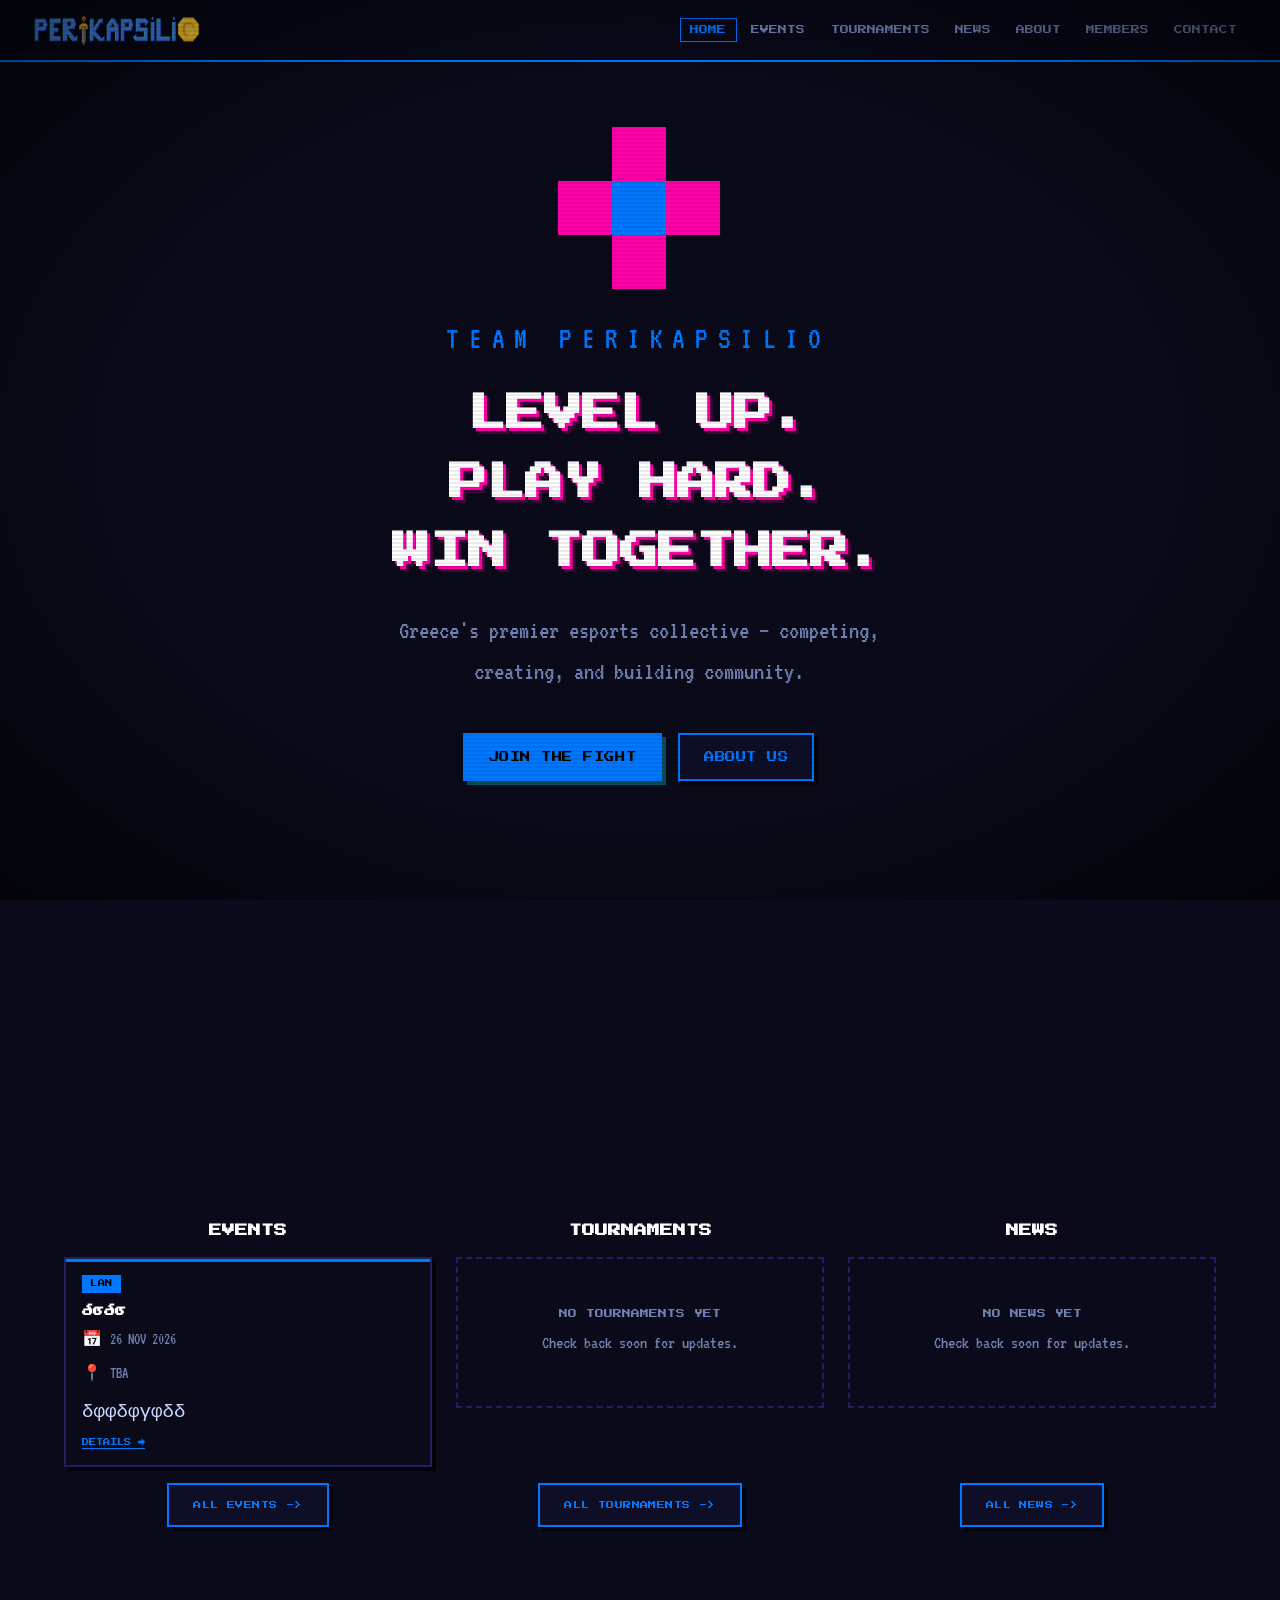
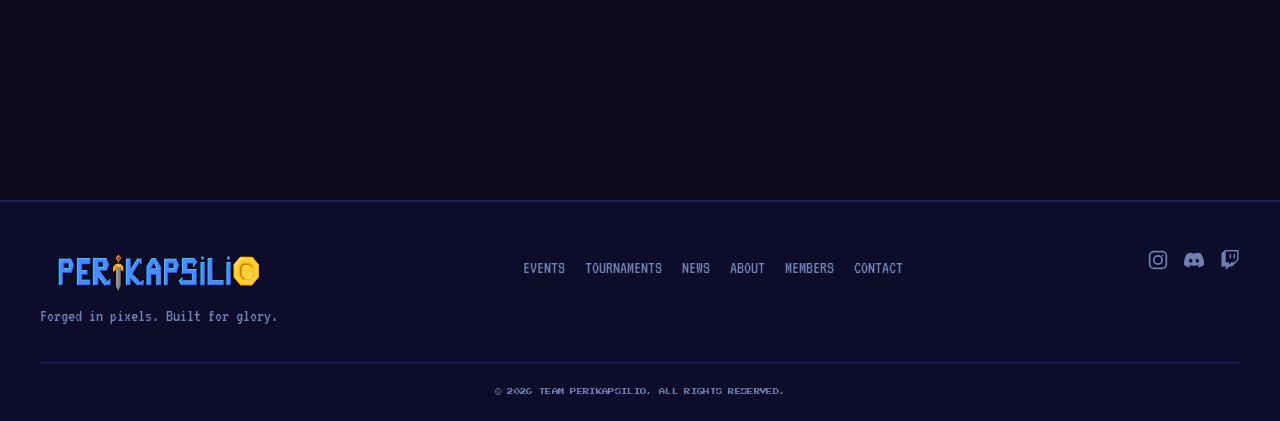
==== commit a0ae0576: "Fixed main styling and layout to be more condensed" ====
--- a/index.html
+++ b/index.html
@@ -57,10 +57,9 @@
     <h1 class="hero-title press">LEVEL UP.<br>PLAY HARD.<br>WIN TOGETHER.</h1>
     <p class="hero-desc vt">Greece's premier esports collective — competing, creating, and building community.</p>
     <div class="hero-btns">
-      <a href="tournaments/" class="btn btn-primary press">▶ JOIN THE FIGHT</a>
+      <a href="tournaments/" class="btn btn-primary press">JOIN THE FIGHT</a>
       <a href="about/" class="btn btn-ghost press">ABOUT US</a>
     </div>
-    <div class="blink-cursor" aria-hidden="true">█</div>
   </div>
   <div class="hero-stars" aria-hidden="true" id="hero-stars"></div>
 </header>
@@ -68,50 +67,33 @@
 <!-- FEATURED SECTIONS -->
 <main>
 
-  <!-- EVENTS PREVIEW -->
-  <section class="section" id="events-preview">
-    <div class="section-header">
-      <span class="section-tag press">◄ EVENTS ►</span>
-      <h2 class="section-title press">UPCOMING EVENTS</h2>
-      <p class="section-sub vt">Events organized by Team Perikapsilio</p>
-    </div>
-    <div class="cards-grid" id="home-events">
-      <div class="card-loading press">LOADING...</div>
-    </div>
-    <div class="section-footer">
-      <a href="events/" class="btn btn-ghost press">VIEW ALL EVENTS →</a>
-    </div>
-  </section>
+  <!-- EVENTS, TOURNAMENTS AND NEWS IN ONE ROW -->
+  <div class="home-feed">
+    <section class="feed-col" id="events-preview">
+      <h2 class="section-title press">EVENTS</h2>
+      <div class="cards-grid" id="home-events">
+        <div class="card-loading press">LOADING...</div>
+      </div>
+      <a href="events/" class="btn btn-ghost press">ALL EVENTS -></a>
+    </section>
 
-  <!-- TOURNAMENTS PREVIEW -->
-  <section class="section section-alt" id="tournaments-preview">
-    <div class="section-header">
-      <span class="section-tag press">◄ TOURNAMENTS ►</span>
-      <h2 class="section-title press">ACTIVE TOURNAMENTS</h2>
-      <p class="section-sub vt">Competitions where Team Perikapsilio fights for glory</p>
-    </div>
-    <div class="cards-grid" id="home-tournaments">
-      <div class="card-loading press">LOADING...</div>
-    </div>
-    <div class="section-footer">
-      <a href="tournaments/" class="btn btn-ghost press">VIEW ALL TOURNAMENTS →</a>
-    </div>
-  </section>
+    <section class="feed-col" id="tournaments-preview">
+      <h2 class="section-title press">TOURNAMENTS</h2>
+      <div class="cards-grid" id="home-tournaments">
+        <div class="card-loading press">LOADING...</div>
+      </div>
+      <a href="tournaments/" class="btn btn-ghost press">ALL TOURNAMENTS -></a>
+    </section>
 
-  <!-- NEWS PREVIEW -->
-  <section class="section" id="news-preview">
-    <div class="section-header">
-      <span class="section-tag press">◄ NEWS ►</span>
-      <h2 class="section-title press">LATEST NEWS</h2>
-      <p class="section-sub vt">Fresh from the battlefield</p>
-    </div>
-    <div class="news-grid" id="home-news">
-      <div class="card-loading press">LOADING...</div>
-    </div>
-    <div class="section-footer">
-      <a href="news/" class="btn btn-ghost press">READ ALL NEWS →</a>
-    </div>
-  </section>
+    <section class="feed-col" id="news-preview">
+      <h2 class="section-title press">NEWS</h2>
+      <div class="news-grid" id="home-news">
+        <div class="card-loading press">LOADING...</div>
+      </div>
+      <a href="news/" class="btn btn-ghost press">ALL NEWS -></a>
+    </section>
+
+  </div>
 
 </main>
 
--- a/styles/base.css
+++ b/styles/base.css
@@ -6,7 +6,7 @@
   --bg-alt:       #0d0d2b;
   --bg-card:      #111130;
   --bg-card-h:    #161650;
-  --accent:       #00e5ff;
+  --accent:       #0077ff;
   --accent2:      #ff00aa;
   --accent3:      #ffe600;
   --text:         #c8d8ff;
--- a/styles/cards.css
+++ b/styles/cards.css
@@ -5,7 +5,7 @@
   gap: var(--grid-gap);
 }
 .card {
-  background: linear-gradient(180deg, var(--bg-card) 0%, #0d0d26 100%);
+  background: #1111;
   border: 2px solid var(--border);
   padding: 1.6rem;
   position: relative;
@@ -28,7 +28,6 @@
   border-color: var(--card-accent, var(--accent));
   transform: translate(-2px, -4px);
   background: var(--bg-card-h);
-  box-shadow: 6px 6px 0 var(--card-accent, var(--accent)), 0 0 24px rgba(0, 229, 255, 0.14);
 }
 .card-link {
   display: inline-block;
--- a/styles/home.css
+++ b/styles/home.css
@@ -9,35 +9,6 @@
   padding: 6.5rem 1.5rem 4rem;
   position: relative;
   overflow: hidden;
-  background:
-    radial-gradient(circle at 50% 42%, rgba(0, 229, 255, 0.12) 0%, rgba(255, 0, 170, 0.06) 38%, transparent 70%),
-    var(--bg);
-}
-.hero::before {
-  content: '';
-  position: absolute;
-  left: -10%;
-  right: -10%;
-  bottom: -25%;
-  height: 55%;
-  background:
-    repeating-linear-gradient(0deg, transparent, transparent 38px, rgba(0,229,255,0.12) 38px, rgba(0,229,255,0.12) 40px),
-    repeating-linear-gradient(90deg, transparent, transparent 38px, rgba(255,0,170,0.09) 38px, rgba(255,0,170,0.09) 40px);
-  transform: perspective(420px) rotateX(62deg);
-  transform-origin: bottom center;
-  mask-image: linear-gradient(to top, rgba(0,0,0,0.85) 0%, transparent 90%);
-  -webkit-mask-image: linear-gradient(to top, rgba(0,0,0,0.85) 0%, transparent 90%);
-  pointer-events: none;
-  z-index: 0;
-}
-.hero::after {
-  content: '';
-  position: absolute;
-  inset: 0;
-  background:
-    repeating-linear-gradient(0deg, transparent, transparent 40px, rgba(0,229,255,0.015) 40px, rgba(0,229,255,0.015) 41px),
-    repeating-linear-gradient(90deg, transparent, transparent 40px, rgba(0,229,255,0.015) 40px, rgba(0,229,255,0.015) 41px);
-  pointer-events: none;
 }
 .hero-inner { position: relative; z-index: 2; max-width: 820px; }
 .hero-badge {
@@ -52,34 +23,20 @@
   letter-spacing: 0.15em;
   box-shadow: 3px 3px 0 rgba(255, 230, 0, 0.25);
 }
-.hero-stars {
-  position: absolute;
-  inset: 0;
-  z-index: 1;
-  pointer-events: none;
-}
-.star {
-  position: absolute;
-  background: var(--text);
-  animation: twinkle var(--dur, 2s) infinite var(--delay, 0s);
-}
-@keyframes twinkle {
-  0%, 100% { opacity: 0.1; }
-  50% { opacity: 0.9; }
-}
 
 /* pixel logo decorative grid */
 .pixel-logo {
   margin: 0 auto 1.5rem;
-  width: 54px;
+  display: flex;
+  justify-content: center;
   animation: floatPixel 3.2s ease-in-out infinite;
 }
 @keyframes floatPixel {
   0%, 100% { transform: translateY(0); }
   50% { transform: translateY(-6px); }
 }
-.logo-block { display: grid; grid-template-columns: repeat(3,18px); gap: 0; }
-.lb { width: 18px; height: 18px; }
+.logo-block { display: grid; grid-template-columns: repeat(3,54px); gap: 0; }
+.lb { width: 54px; height: 54px; }
 .lb1,.lb3,.lb7,.lb9 { background: transparent; }
 .lb2,.lb4,.lb6,.lb8 { background: var(--accent2); }
 .lb5 { background: var(--accent); }
@@ -106,12 +63,6 @@
   margin-right: auto;
 }
 .hero-btns { display: flex; gap: 1rem; justify-content: center; flex-wrap: wrap; margin-bottom: 2rem; }
-.blink-cursor {
-  font-family: 'Press Start 2P', monospace;
-  color: var(--accent);
-  animation: blink 1s step-end infinite;
-  font-size: 1rem;
-}
 
 #home-events,
 #home-tournaments,
@@ -175,3 +126,42 @@
   .hero-btns { flex-direction: column; align-items: stretch; }
   .hero-btns .btn { width: 100%; text-align: center; }
 }
+
+/* ── HOME FEED: three columns in one screen ── */
+.home-feed {
+  display: grid;
+  grid-template-columns: repeat(3, minmax(0, 1fr));
+  gap: var(--grid-gap);
+  align-content: center;
+  width: 100%;
+  max-width: 1200px;
+  min-height: 100vh;
+  margin: 0 auto;
+  padding: 5rem 1.5rem 2rem;
+}
+.feed-col { display: flex; flex-direction: column; gap: 1rem; }
+.feed-col .section-title { text-align: center; margin: 0; font-size: 0.8rem; }
+.feed-col .btn { align-self: center; margin-top: auto; font-size: 0.5rem; }
+.home-feed #home-events,
+.home-feed #home-tournaments,
+.home-feed #home-news { flex-direction: column; flex-wrap: nowrap; justify-content: flex-start; gap: 1rem; }
+.home-feed #home-events .card,
+.home-feed #home-tournaments .card,
+.home-feed #home-news .card { flex: none; width: 100%; max-width: none; padding: 1rem; }
+.home-feed .card-title { margin-bottom: 0.4rem; }
+.home-feed .card-badge { margin-bottom: 0.5rem; }
+.home-feed .card-link { padding-top: 0.6rem; }
+.home-feed .card-desc {
+  display: -webkit-box;
+  -webkit-box-orient: vertical;
+  overflow: hidden;
+  margin: 0.25rem 0 0;
+}
+/* newest two per column, one on short screens */
+.home-feed .card:nth-of-type(n+3) { display: none !important; }
+@media (min-width: 901px) and (max-height: 820px) {
+  .home-feed .card:nth-of-type(n+2) { display: none !important; }
+}
+@media (max-width: 900px) {
+  .home-feed { grid-template-columns: 1fr; min-height: 0; padding: 3rem 1rem; gap: 2.5rem; }
+}
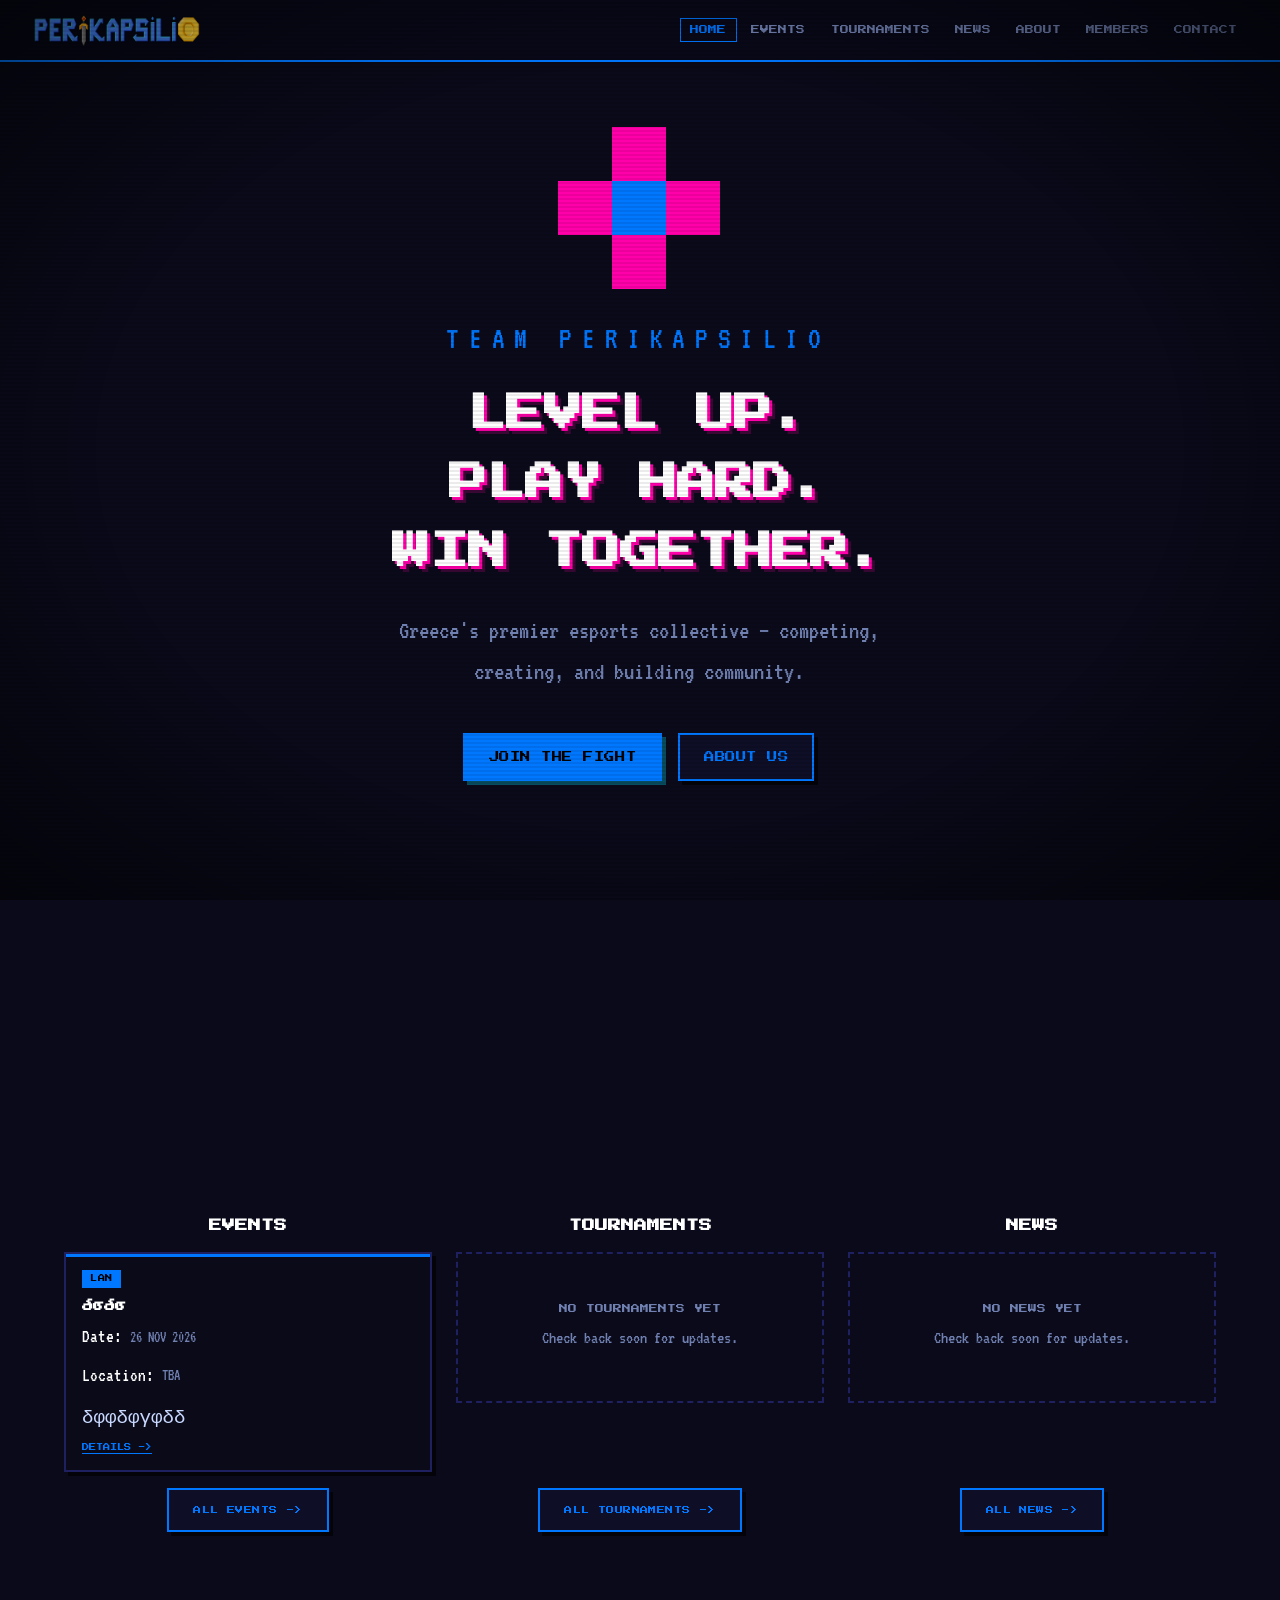
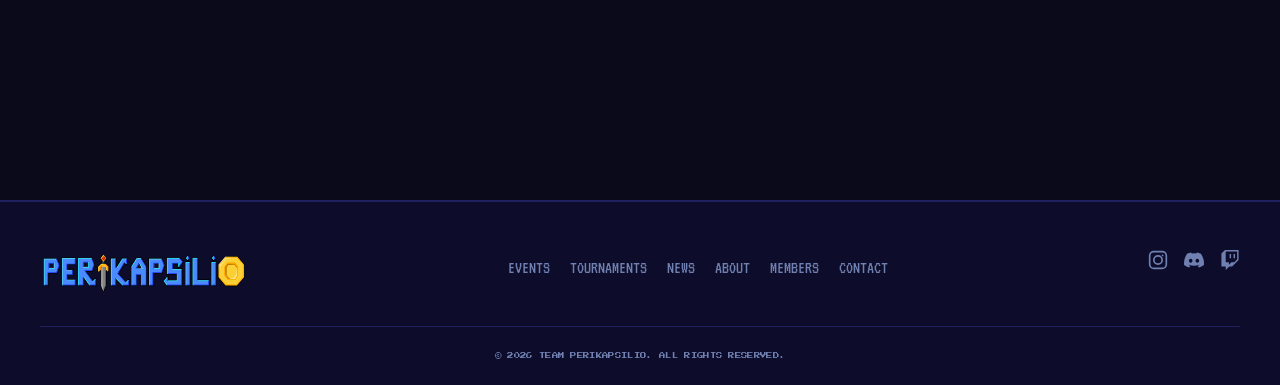
==== commit 8f58b424: "removed page hero tages, no need for them, changed the members cards to have a bigger font, made abo" ====
--- a/index.html
+++ b/index.html
@@ -102,7 +102,6 @@
   <div class="footer-inner">
     <div class="footer-brand">
       <img src="Assets/logo.png" alt="Team Perikapsilio" class="footer-logo-img">
-      <p class="vt footer-tagline">Forged in pixels. Built for glory.</p>
     </div>
     <nav class="footer-nav" aria-label="Footer navigation">
       <a href="events" class="footer-link vt">EVENTS</a>
--- a/styles/cards.css
+++ b/styles/cards.css
@@ -63,7 +63,7 @@
   align-items: center;
   gap: 0.5rem;
 }
-.card-meta .icon { font-size: 1rem; }
+.card-meta .BoldTitle { font-size: 1.2rem; color: var(--text-bright) }
 .card-desc {
   font-size: clamp(1.05rem, 1.5vw, 1.2rem);
   color: var(--text);
--- a/styles/back-to-top.css
+++ b/styles/back-to-top.css
@@ -1,13 +1,13 @@
 /* ── BACK TO TOP ── */
 .back-top {
   position: fixed;
-  bottom: 2rem;
-  right: 2rem;
+  bottom: 3rem;
+  right: 3rem;
   z-index: 500;
   background: var(--accent);
   color: #000;
   font-family: 'Press Start 2P', monospace;
-  font-size: 0.5rem;
+  font-size: 0.75rem;
   padding: 0.6rem 0.8rem;
   cursor: pointer;
   border: none;
